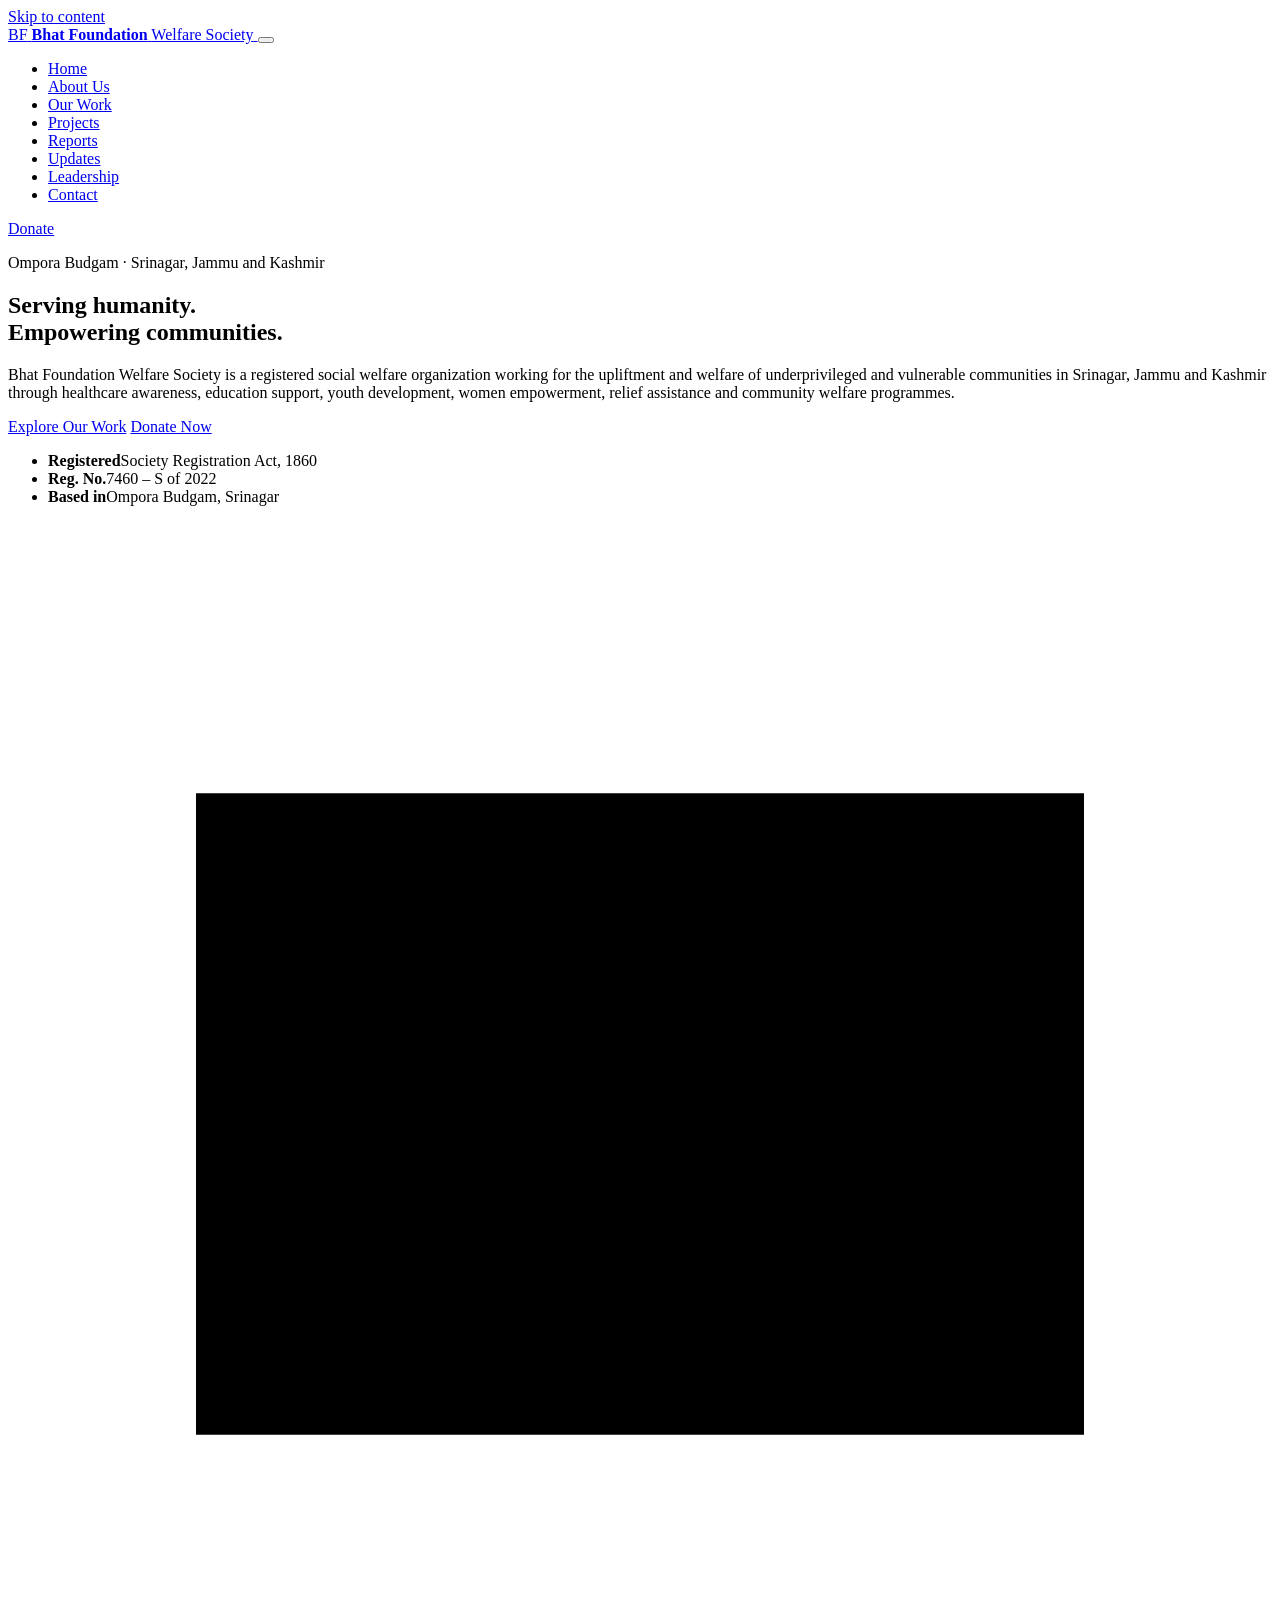
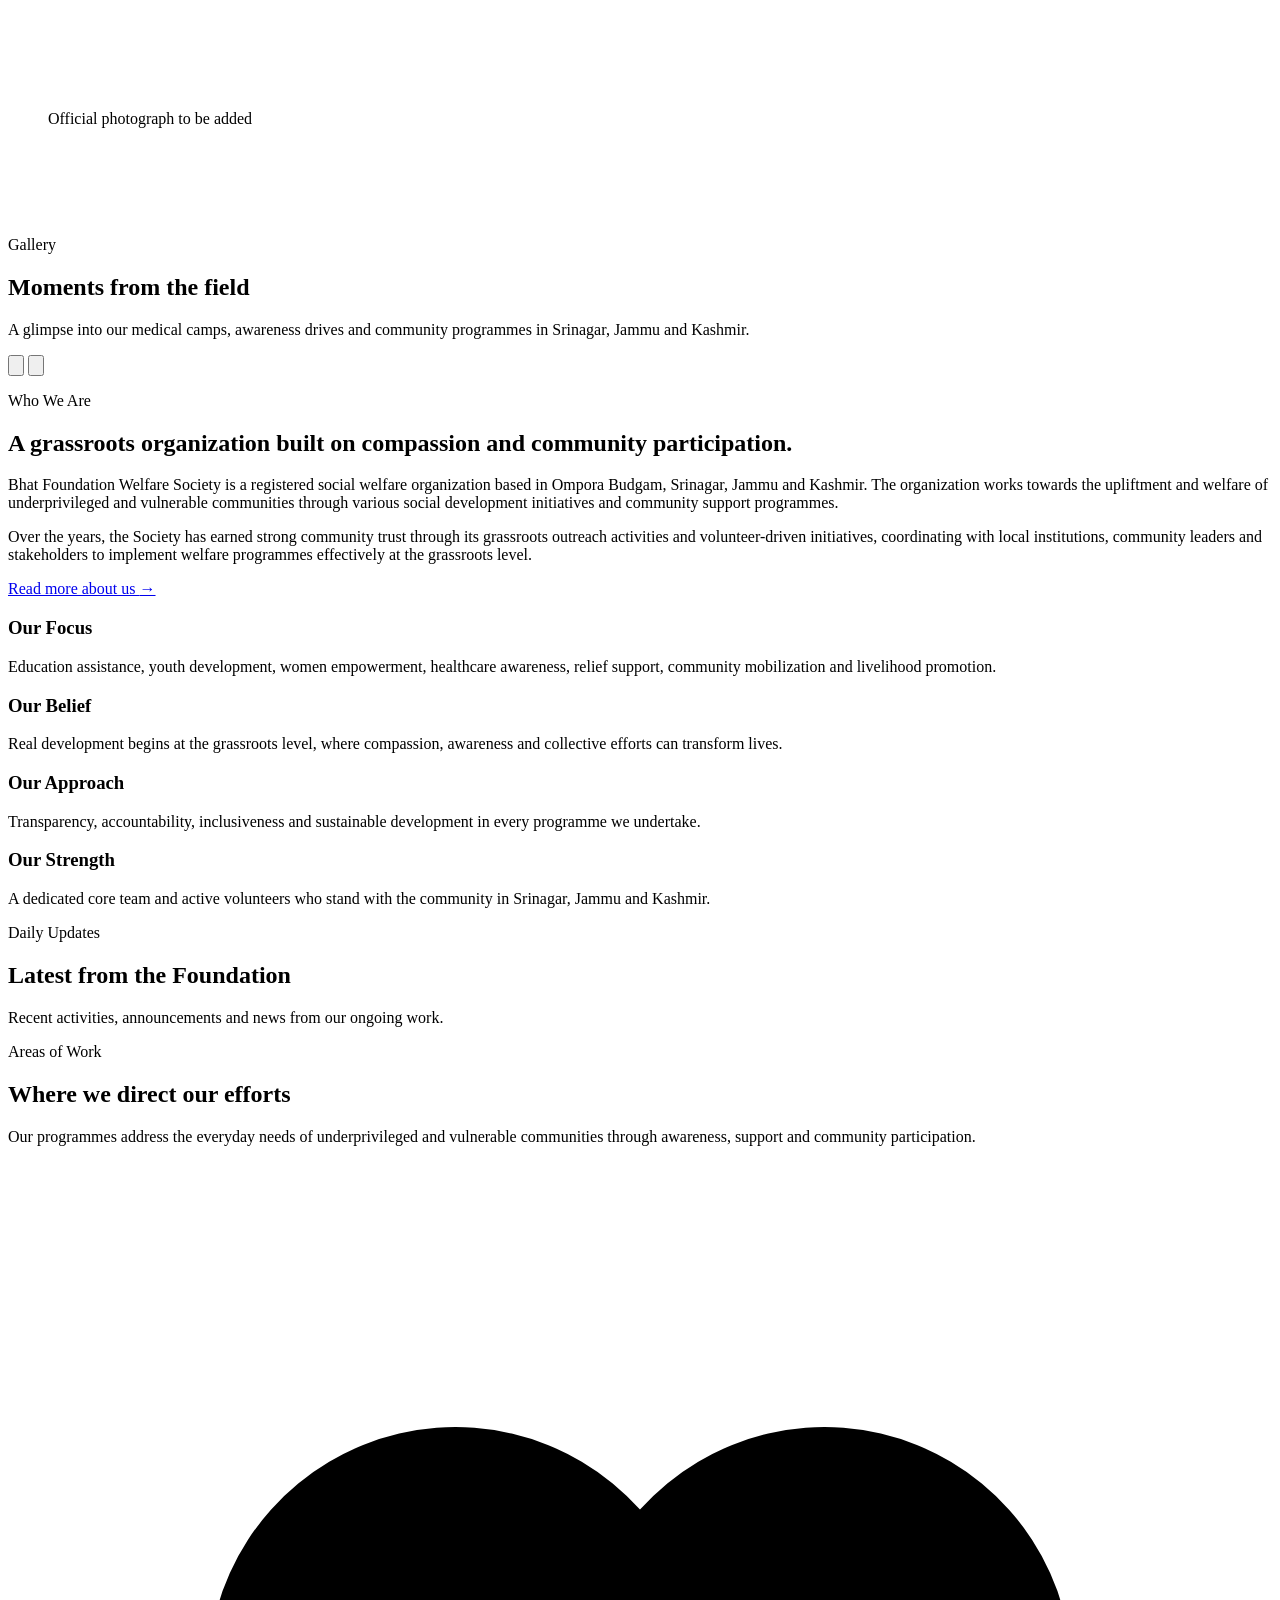
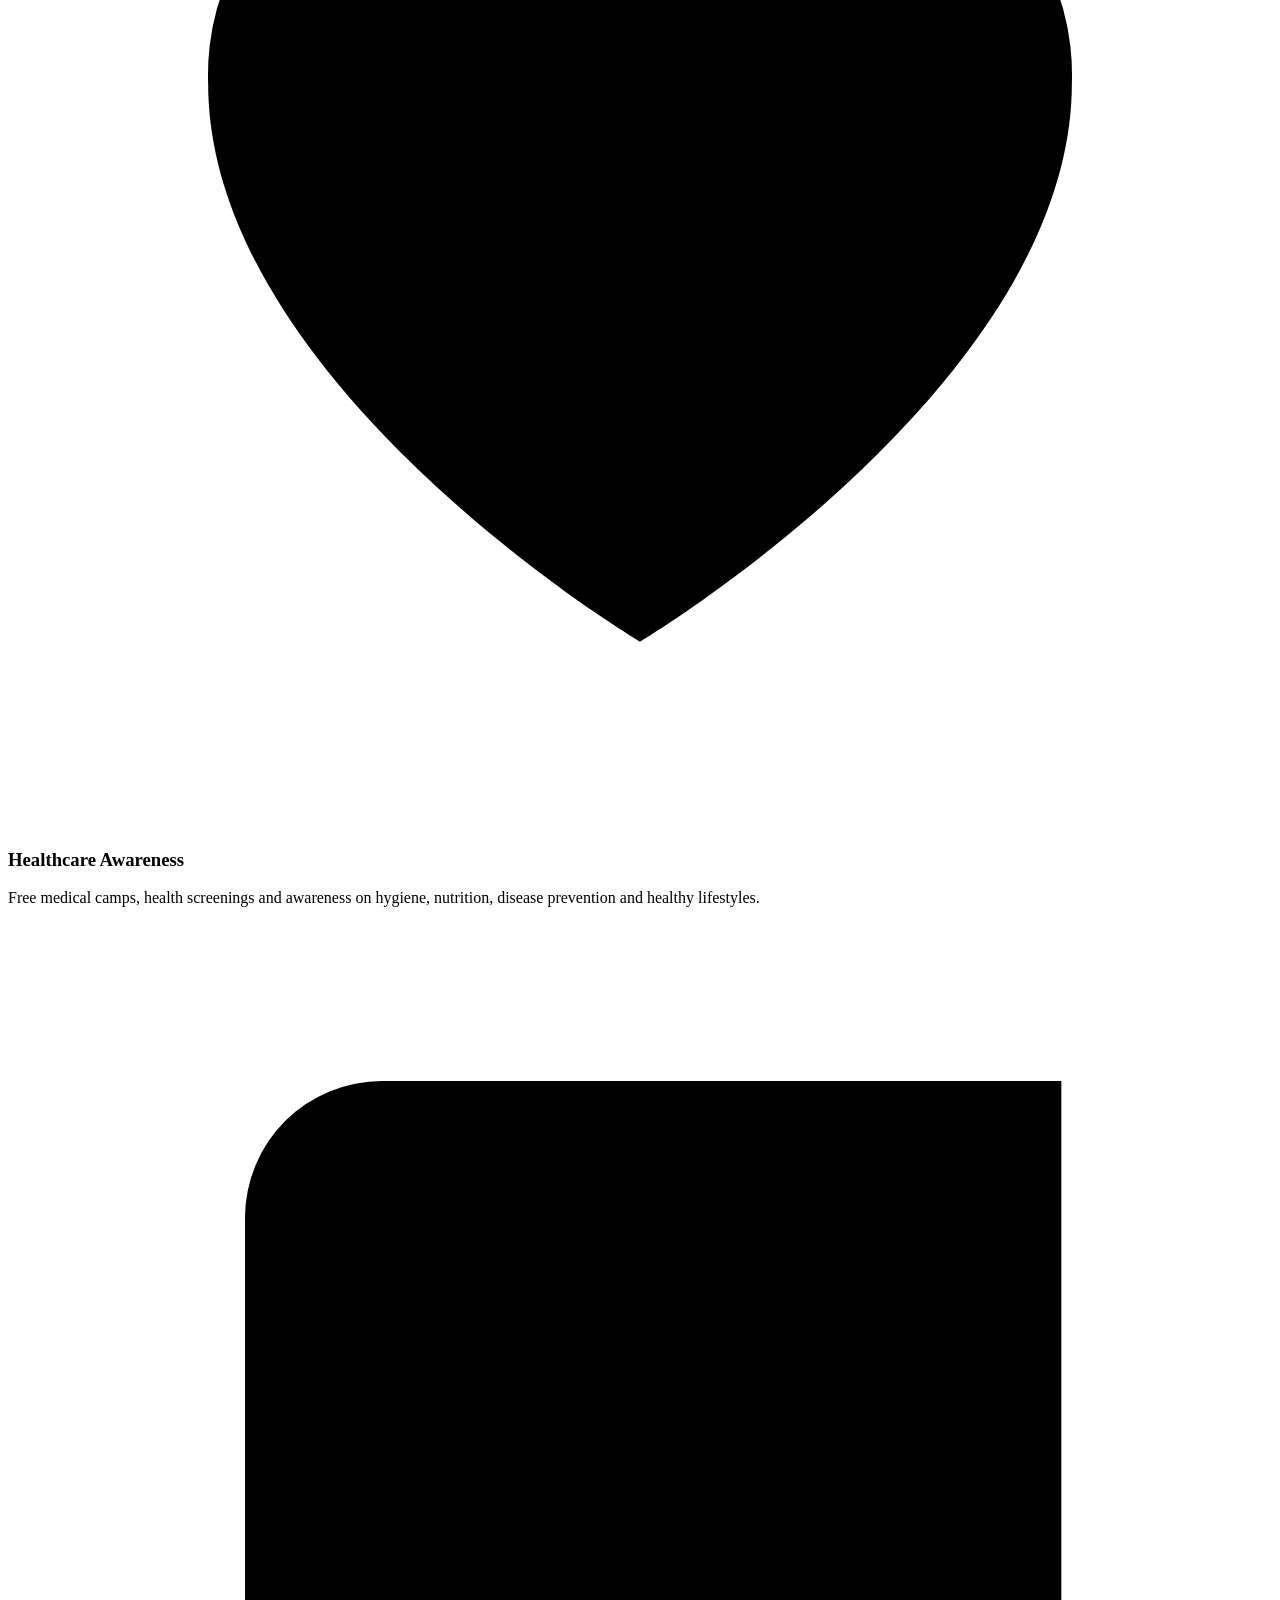
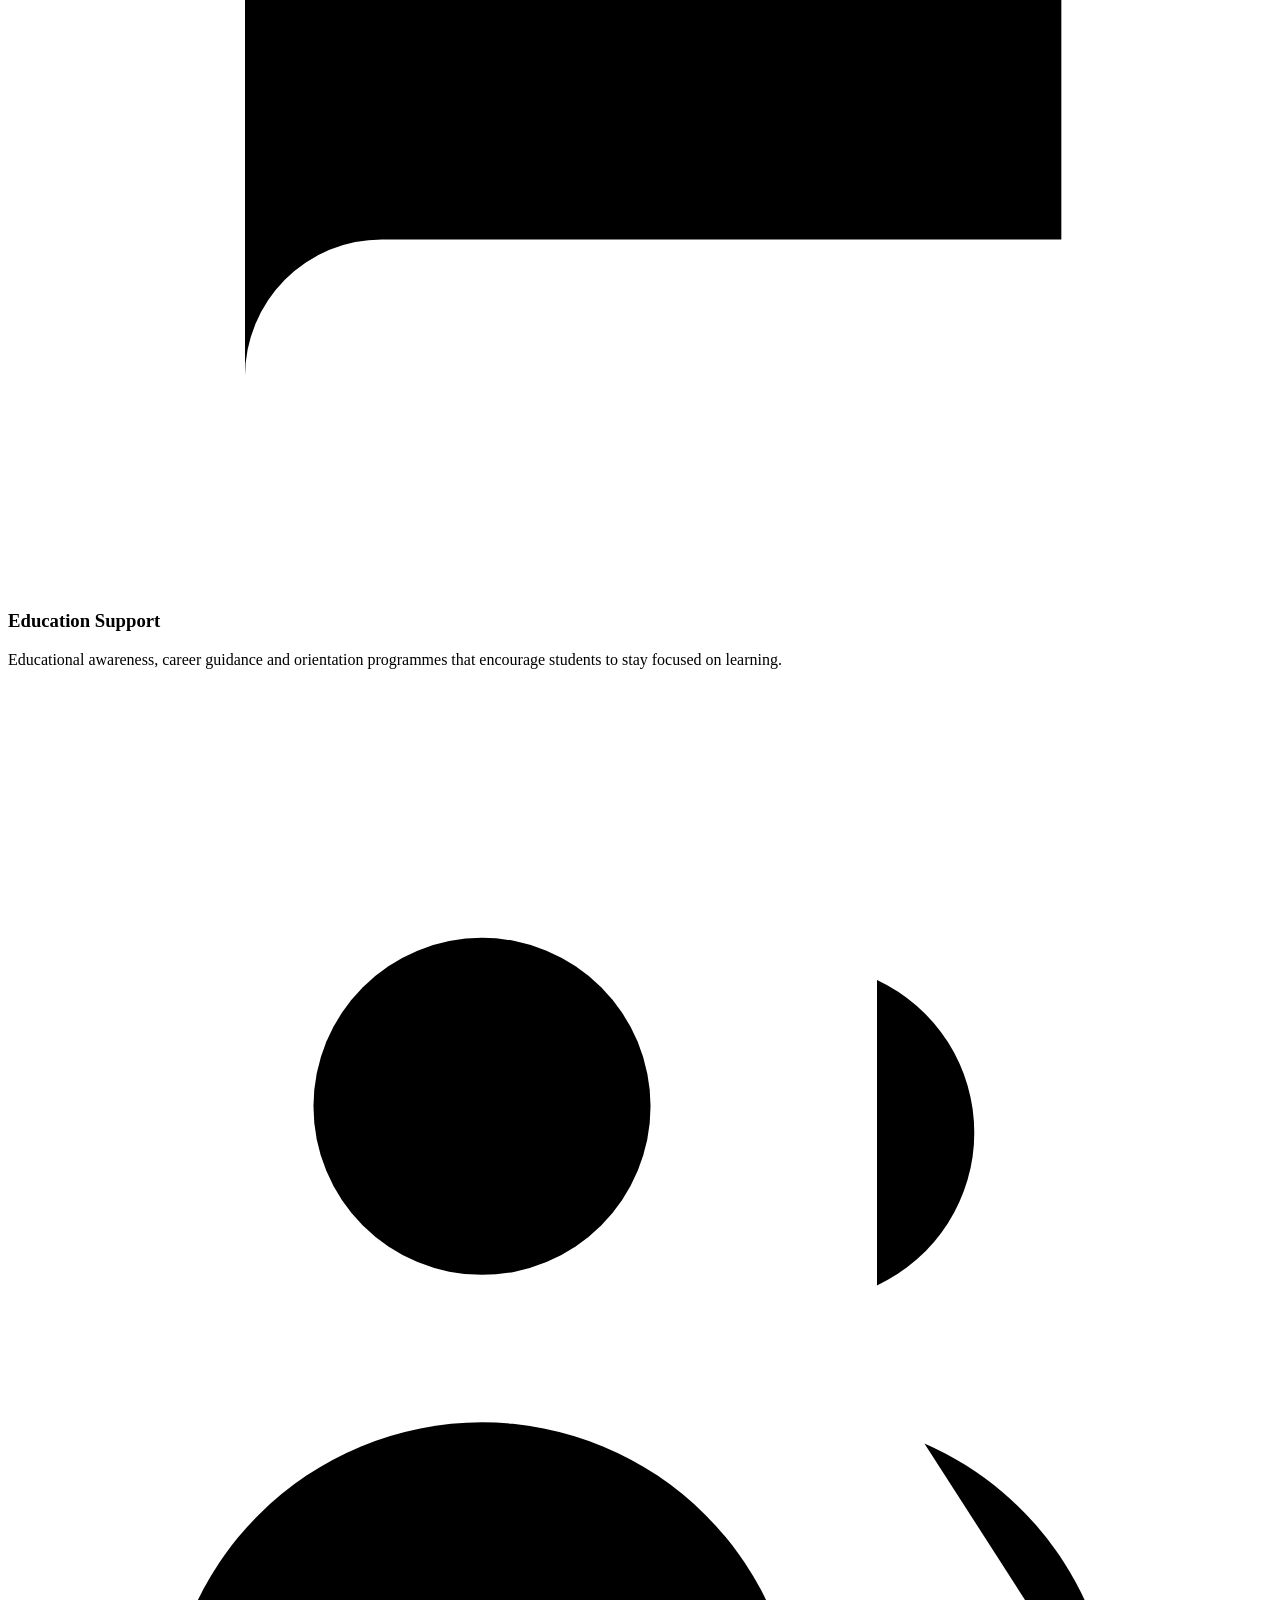
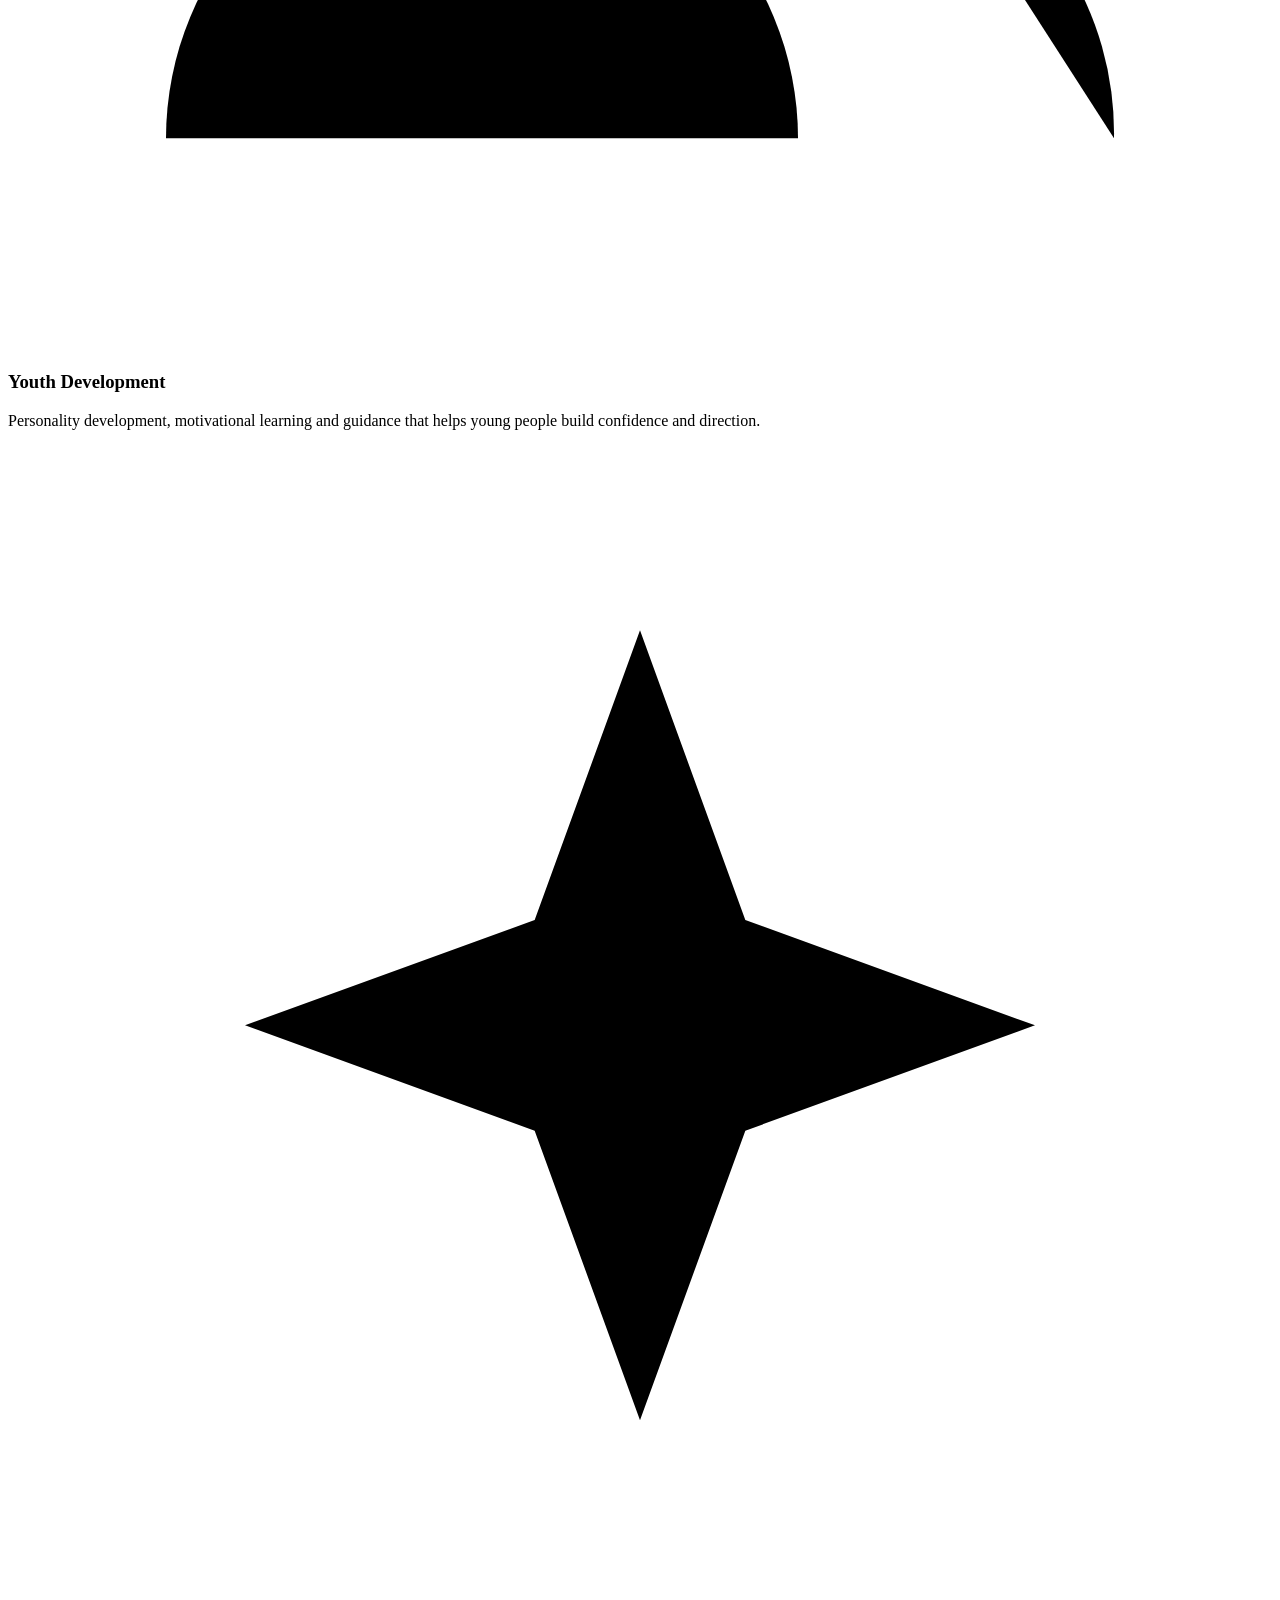
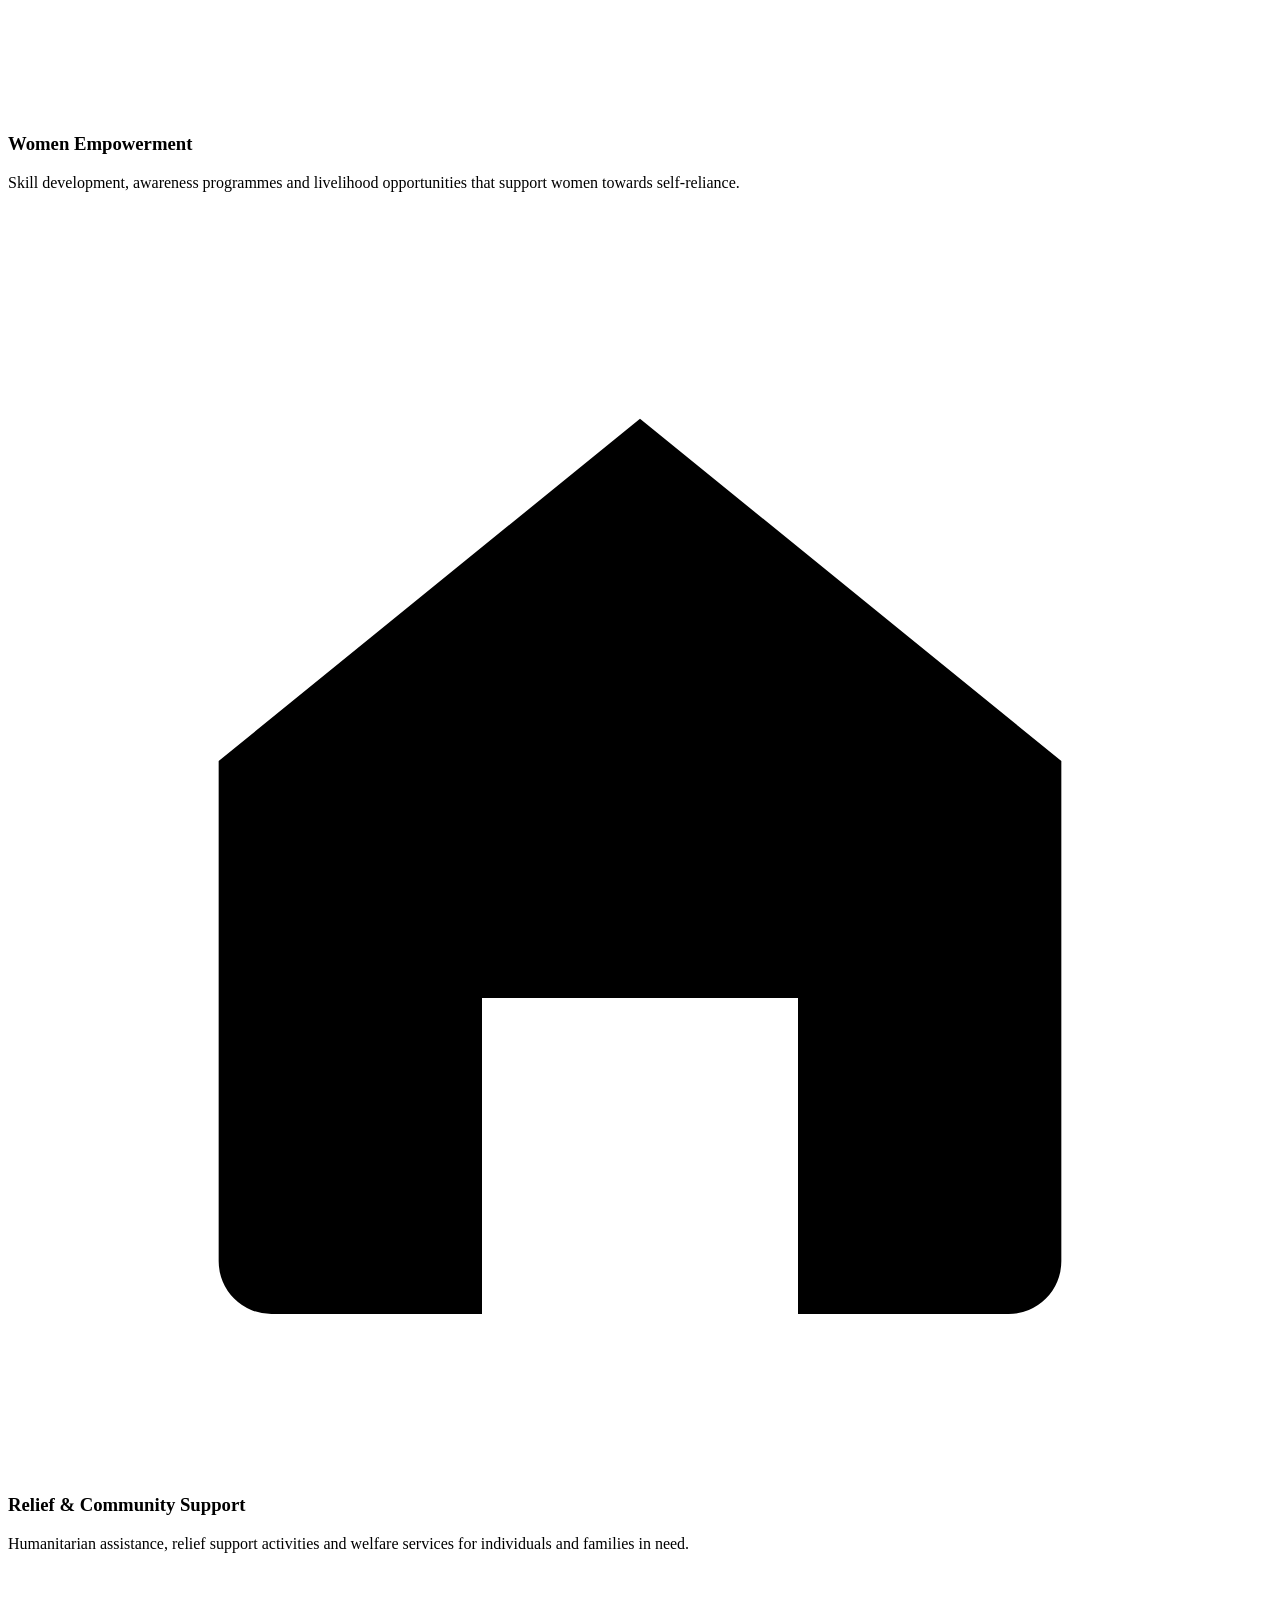
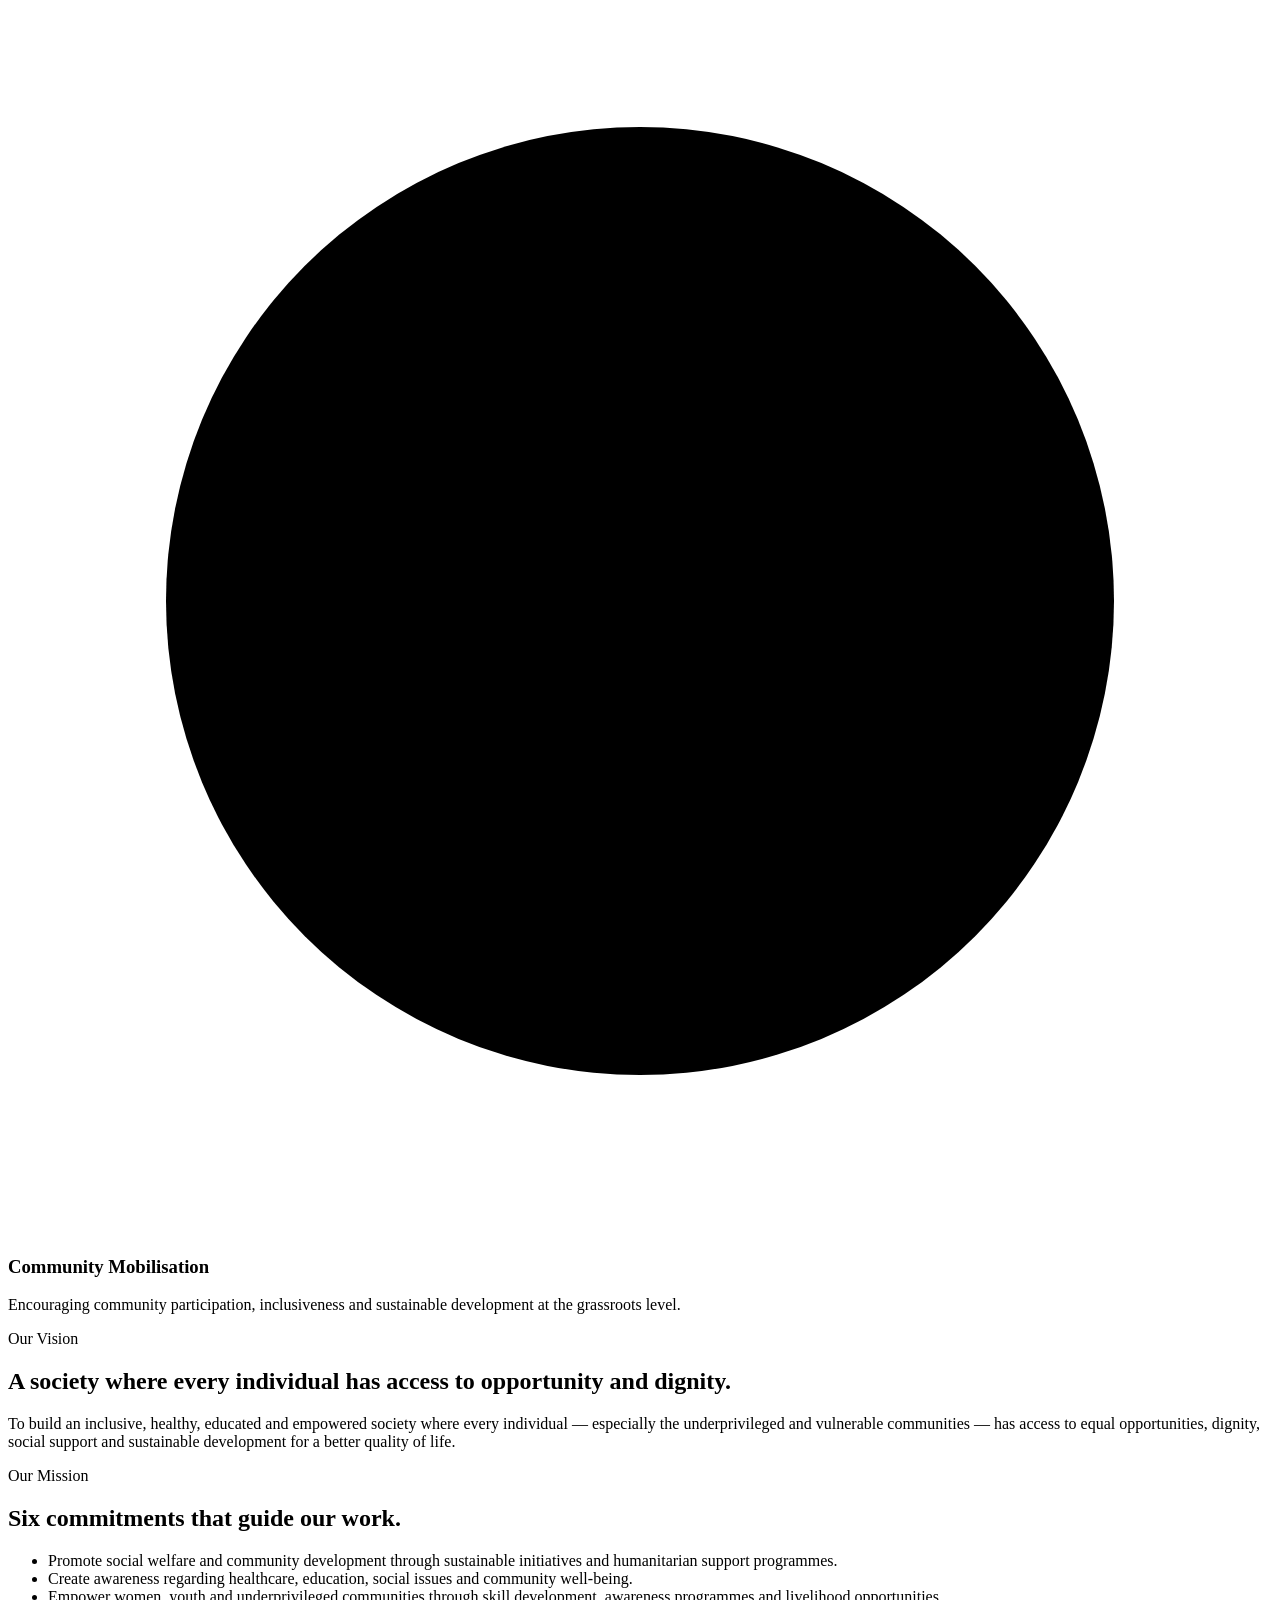
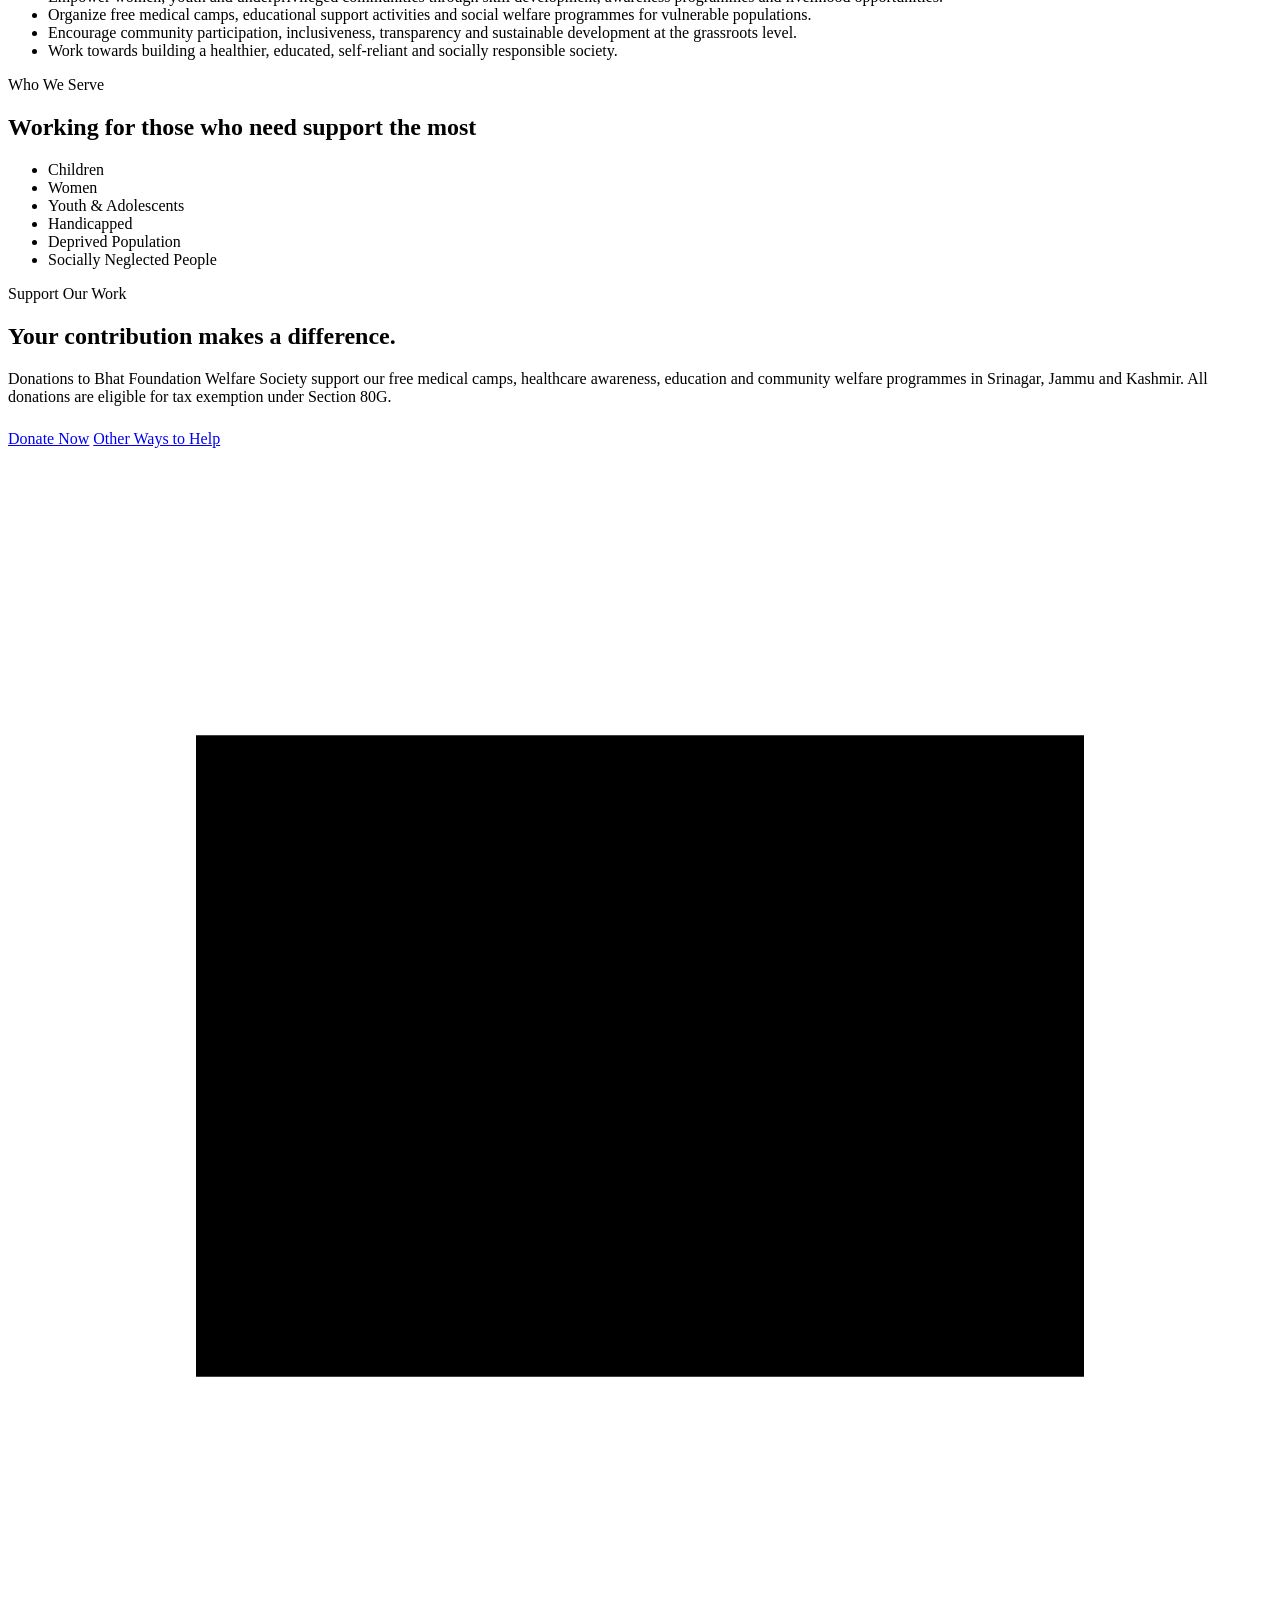
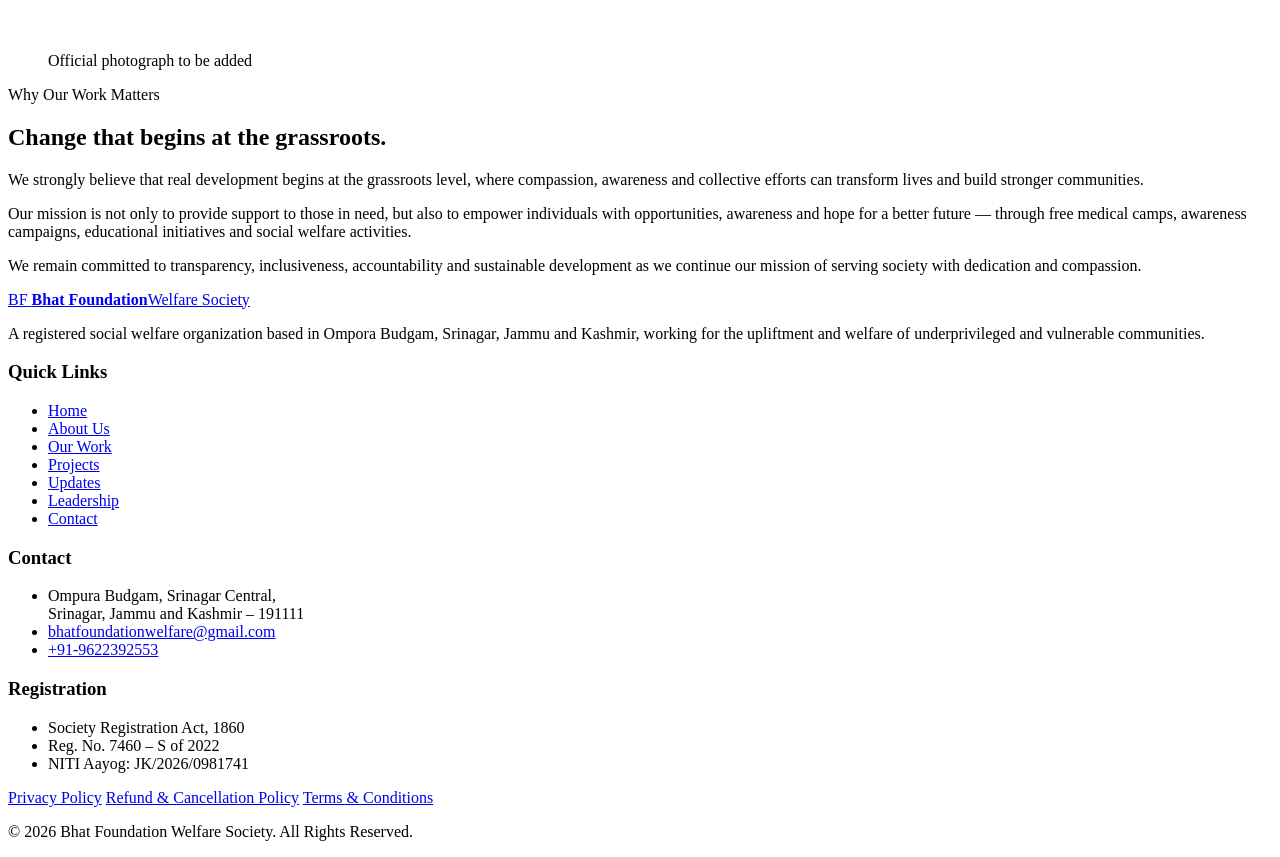
==== index.html @ 5a5388ba "Add files via upload" ====
<!DOCTYPE html>
<html lang="en">
<head>
<meta charset="utf-8">
<meta name="viewport" content="width=device-width, initial-scale=1">
<title>Bhat Foundation Welfare Society | Serving Humanity in Srinagar, Jammu and Kashmir</title>
<meta name="description" content="Bhat Foundation Welfare Society is a registered social welfare organization in Ompora Budgam, Srinagar, Jammu and Kashmir, working for underprivileged and vulnerable communities.">
<meta name="theme-color" content="#0F2347">
<link rel="preconnect" href="https://fonts.googleapis.com">
<link rel="preconnect" href="https://fonts.gstatic.com" crossorigin>
<link href="https://fonts.googleapis.com/css2?family=Fraunces:opsz,wght@9..144,400;9..144,500;9..144,600;9..144,700&family=Inter:wght@400;500;600;700&display=swap" rel="stylesheet">
<link rel="stylesheet" href="css/styles.css">
<script>document.documentElement.classList.add('js');</script>
</head>
<body>

<a class="skip-link" href="#main">Skip to content</a>

<header class="site-header" id="siteHeader">
  <div class="container header-inner">
    <a class="brand" href="index.html" aria-label="Bhat Foundation Welfare Society — Home">
      <span class="brand-badge">
        <span class="brand-mark" aria-hidden="true">BF</span>
        <img src="images/logo.png" alt="Bhat Foundation Welfare Society logo" onerror="this.remove()">
      </span>
      <span class="brand-text">
        <strong>Bhat Foundation</strong>
        <span>Welfare Society</span>
      </span>
    </a>

    <button class="nav-toggle" id="navToggle" type="button" aria-expanded="false" aria-controls="primaryNav" aria-label="Open menu">
      <span class="nav-toggle-bars" aria-hidden="true"><i></i><i></i><i></i></span>
    </button>

    <nav class="primary-nav" id="primaryNav" aria-label="Primary">
      <ul>
          <li><a href="index.html">Home</a></li>
         <li><a href="about.html" aria-current="page">About Us</a></li>
         <li><a href="our-work.html">Our Work</a></li>
         <li><a href="projects.html">Projects</a></li>
        <li><a href="reports.html">Reports</a></li>
        <li><a href="updates.html">Updates</a></li>
        <li><a href="leadership.html">Leadership</a></li>
        <li><a href="contact.html">Contact</a></li>
    </ul>
      <a class="btn btn-primary nav-cta nav-donate" href="donate.html">Donate</a>
    </nav>
  </div>
</header>

<main id="main">

  <section class="hero">
    <div class="container hero-grid">
      <div class="hero-copy">
        <p class="eyebrow">Ompora Budgam &middot; Srinagar, Jammu and Kashmir</p>
        <h1>Serving humanity.<br><span class="hl">Empowering communities.</span></h1>
        <p class="lead">Bhat Foundation Welfare Society is a registered social welfare organization working for the upliftment and welfare of underprivileged and vulnerable communities in Srinagar, Jammu and Kashmir through healthcare awareness, education support, youth development, women empowerment, relief assistance and community welfare programmes.</p>
        <div class="btn-row">
          <a class="btn btn-primary" href="our-work.html">Explore Our Work</a>
          <a class="btn btn-accent" href="donate.html">Donate Now</a>
        </div>
        <ul class="trust-strip">
          <li><strong>Registered</strong><span>Society Registration Act, 1860</span></li>
          <li><strong>Reg. No.</strong><span>7460 &ndash; S of 2022</span></li>
          <li><strong>Based in</strong><span>Ompora Budgam, Srinagar</span></li>
        </ul>
      </div>
      <div class="hero-visual">
        <figure class="media media--wide">
          <div class="media-fallback">
            <svg viewBox="0 0 24 24" aria-hidden="true"><path d="M3 5.5h18v13H3z"/><path d="m3 15 4.5-4.5 4 4L15 11l6 6"/><circle cx="9" cy="9" r="1.6"/></svg>
            <span>Official photograph to be added</span>
          </div>
          <img class="media-img" src="images/hero-home.jpg" alt="Bhat Foundation Welfare Society community outreach" onerror="this.remove()">
        </figure>
      </div>
    </div>
  </section>

  <section class="section section--soft" style="padding-top:clamp(48px,6vw,76px);">
    <div class="container">
      <div class="section-head section-head--center">
        <p class="eyebrow">Gallery</p>
        <h2>Moments from the field</h2>
        <p class="section-sub">A glimpse into our medical camps, awareness drives and community programmes in Srinagar, Jammu and Kashmir.</p>
      </div>
      <div class="carousel" id="galleryCarousel" aria-roledescription="carousel" aria-label="Gallery of Foundation activities">
        <div class="carousel-track" id="carouselTrack"></div>
        <button class="carousel-btn carousel-btn--prev" type="button" aria-label="Previous slide">
          <svg viewBox="0 0 24 24" aria-hidden="true"><path d="M15 6l-6 6 6 6"/></svg>
        </button>
        <button class="carousel-btn carousel-btn--next" type="button" aria-label="Next slide">
          <svg viewBox="0 0 24 24" aria-hidden="true"><path d="M9 6l6 6-6 6"/></svg>
        </button>
        <div class="carousel-dots" id="carouselDots" role="tablist" aria-label="Slide navigation"></div>
      </div>
      <p id="galleryEmpty" style="display:none;text-align:center;color:var(--muted);margin-top:24px;">Gallery images coming soon.</p>
    </div>
  </section>

  <section class="section">
    <div class="container split">
      <div>
        <p class="eyebrow">Who We Are</p>
        <h2>A grassroots organization built on compassion and community participation.</h2>
        <p>Bhat Foundation Welfare Society is a registered social welfare organization based in Ompora Budgam, Srinagar, Jammu and Kashmir. The organization works towards the upliftment and welfare of underprivileged and vulnerable communities through various social development initiatives and community support programmes.</p>
        <p>Over the years, the Society has earned strong community trust through its grassroots outreach activities and volunteer-driven initiatives, coordinating with local institutions, community leaders and stakeholders to implement welfare programmes effectively at the grassroots level.</p>
        <a class="link-arrow" href="about.html">Read more about us <span aria-hidden="true">&rarr;</span></a>
      </div>
      <div class="grid grid-2">
        <div class="card card--compact"><h3>Our Focus</h3><p>Education assistance, youth development, women empowerment, healthcare awareness, relief support, community mobilization and livelihood promotion.</p></div>
        <div class="card card--compact"><h3>Our Belief</h3><p>Real development begins at the grassroots level, where compassion, awareness and collective efforts can transform lives.</p></div>
        <div class="card card--compact"><h3>Our Approach</h3><p>Transparency, accountability, inclusiveness and sustainable development in every programme we undertake.</p></div>
        <div class="card card--compact"><h3>Our Strength</h3><p>A dedicated core team and active volunteers who stand with the community in Srinagar, Jammu and Kashmir.</p></div>
      </div>
    </div>
  </section>

  <section class="section section--soft">
    <div class="container">
      <div class="section-head">
        <p class="eyebrow">Daily Updates</p>
        <h2>Latest from the Foundation</h2>
        <p class="section-sub">Recent activities, announcements and news from our ongoing work.</p>
      </div>
      <div class="updates-list" id="updatesList">
        <noscript><p>Please enable JavaScript to view recent updates.</p></noscript>
      </div>
    </div>
  </section>

  <section class="section">
    <div class="container">
      <div class="section-head section-head--center">
        <p class="eyebrow">Areas of Work</p>
        <h2>Where we direct our efforts</h2>
        <p class="section-sub">Our programmes address the everyday needs of underprivileged and vulnerable communities through awareness, support and community participation.</p>
      </div>
      <div class="grid grid-3">
        <article class="card reveal">
          <span class="card-icon" aria-hidden="true"><svg viewBox="0 0 24 24"><path d="M12 20.5S3.8 15.6 3.8 9.9A4.7 4.7 0 0 1 12 6.6a4.7 4.7 0 0 1 8.2 3.3c0 5.7-8.2 10.6-8.2 10.6Z"/></svg></span>
          <h3>Healthcare Awareness</h3>
          <p>Free medical camps, health screenings and awareness on hygiene, nutrition, disease prevention and healthy lifestyles.</p>
        </article>
        <article class="card reveal">
          <span class="card-icon" aria-hidden="true"><svg viewBox="0 0 24 24"><path d="M4.5 5.6A2.6 2.6 0 0 1 7.1 3H20v14.4H7.1a2.6 2.6 0 0 0-2.6 2.6Z"/><path d="M4.5 5.6V20"/></svg></span>
          <h3>Education Support</h3>
          <p>Educational awareness, career guidance and orientation programmes that encourage students to stay focused on learning.</p>
        </article>
        <article class="card reveal">
          <span class="card-icon" aria-hidden="true"><svg viewBox="0 0 24 24"><circle cx="9" cy="8" r="3.2"/><path d="M3 20a6 6 0 0 1 12 0"/><path d="M16.5 5.6a3.2 3.2 0 0 1 0 5.8"/><path d="M17.4 14.4A6 6 0 0 1 21 20"/></svg></span>
          <h3>Youth Development</h3>
          <p>Personality development, motivational learning and guidance that helps young people build confidence and direction.</p>
        </article>
        <article class="card reveal">
          <span class="card-icon" aria-hidden="true"><svg viewBox="0 0 24 24"><path d="M12 3.5 14 9l5.5 2-5.5 2-2 5.5-2-5.5L4.5 11 10 9Z"/></svg></span>
          <h3>Women Empowerment</h3>
          <p>Skill development, awareness programmes and livelihood opportunities that support women towards self-reliance.</p>
        </article>
        <article class="card reveal">
          <span class="card-icon" aria-hidden="true"><svg viewBox="0 0 24 24"><path d="M4 10.5 12 4l8 6.5V20a1 1 0 0 1-1 1h-4v-6H9v6H5a1 1 0 0 1-1-1Z"/></svg></span>
          <h3>Relief &amp; Community Support</h3>
          <p>Humanitarian assistance, relief support activities and welfare services for individuals and families in need.</p>
        </article>
        <article class="card reveal">
          <span class="card-icon" aria-hidden="true"><svg viewBox="0 0 24 24"><circle cx="12" cy="12" r="9"/><path d="M3 12h18"/><path d="M12 3a15 15 0 0 1 0 18 15 15 0 0 1 0-18Z"/></svg></span>
          <h3>Community Mobilisation</h3>
          <p>Encouraging community participation, inclusiveness and sustainable development at the grassroots level.</p>
        </article>
      </div>
    </div>
  </section>

  <section class="section section--soft">
    <div class="container">
      <div class="grid grid-2">
        <article class="panel panel--vision reveal">
          <p class="eyebrow eyebrow--light">Our Vision</p>
          <h2 class="panel-title">A society where every individual has access to opportunity and dignity.</h2>
          <p class="panel-text">To build an inclusive, healthy, educated and empowered society where every individual &mdash; especially the underprivileged and vulnerable communities &mdash; has access to equal opportunities, dignity, social support and sustainable development for a better quality of life.</p>
        </article>
        <article class="panel panel--mission reveal">
          <p class="eyebrow">Our Mission</p>
          <h2 class="panel-title">Six commitments that guide our work.</h2>
          <ul class="check-list">
            <li>Promote social welfare and community development through sustainable initiatives and humanitarian support programmes.</li>
            <li>Create awareness regarding healthcare, education, social issues and community well-being.</li>
            <li>Empower women, youth and underprivileged communities through skill development, awareness programmes and livelihood opportunities.</li>
            <li>Organize free medical camps, educational support activities and social welfare programmes for vulnerable populations.</li>
            <li>Encourage community participation, inclusiveness, transparency and sustainable development at the grassroots level.</li>
            <li>Work towards building a healthier, educated, self-reliant and socially responsible society.</li>
          </ul>
        </article>
      </div>
    </div>
  </section>

  <section class="section">
    <div class="container">
      <div class="section-head section-head--center">
        <p class="eyebrow">Who We Serve</p>
        <h2>Working for those who need support the most</h2>
      </div>
      <ul class="pill-grid">
        <li class="pill">Children</li>
        <li class="pill">Women</li>
        <li class="pill">Youth &amp; Adolescents</li>
        <li class="pill">Handicapped</li>
        <li class="pill">Deprived Population</li>
        <li class="pill">Socially Neglected People</li>
      </ul>
    </div>
  </section>

  <section class="section section--soft">
    <div class="container">
      <div class="donate-panel">
        <div>
          <p class="eyebrow eyebrow--light">Support Our Work</p>
          <h2>Your contribution makes a difference.</h2>
          <p>Donations to Bhat Foundation Welfare Society support our free medical camps, healthcare awareness, education and community welfare programmes in Srinagar, Jammu and Kashmir. All donations are eligible for tax exemption under Section 80G.</p>
          <div class="btn-row" style="margin-top:24px;">
            <a class="btn btn-accent" href="donate.html">Donate Now</a>
            <a class="btn btn-outline-light" href="contact.html">Other Ways to Help</a>
          </div>
        </div>
      </div>
    </div>
  </section>

  <section class="section">
    <div class="container split split--reverse">
      <div class="split-media">
        <figure class="media">
          <div class="media-fallback">
            <svg viewBox="0 0 24 24" aria-hidden="true"><path d="M3 5.5h18v13H3z"/><path d="m3 15 4.5-4.5 4 4L15 11l6 6"/><circle cx="9" cy="9" r="1.6"/></svg>
            <span>Official photograph to be added</span>
          </div>
          <img class="media-img" src="images/why-it-matters.jpg" alt="Community welfare activity" onerror="this.remove()">
        </figure>
      </div>
      <div>
        <p class="eyebrow">Why Our Work Matters</p>
        <h2>Change that begins at the grassroots.</h2>
        <p>We strongly believe that real development begins at the grassroots level, where compassion, awareness and collective efforts can transform lives and build stronger communities.</p>
        <p>Our mission is not only to provide support to those in need, but also to empower individuals with opportunities, awareness and hope for a better future &mdash; through free medical camps, awareness campaigns, educational initiatives and social welfare activities.</p>
        <p>We remain committed to transparency, inclusiveness, accountability and sustainable development as we continue our mission of serving society with dedication and compassion.</p>
      </div>
    </div>
  </section>

</main>

<footer class="site-footer">
  <div class="container footer-grid">
    <div class="footer-brand">
      <a class="brand brand--footer" href="index.html">
        <span class="brand-badge">
          <span class="brand-mark" aria-hidden="true">BF</span>
          <img src="images/logo.png" alt="" onerror="this.remove()">
        </span>
        <span class="brand-text"><strong>Bhat Foundation</strong><span>Welfare Society</span></span>
      </a>
      <p class="footer-desc">A registered social welfare organization based in Ompora Budgam, Srinagar, Jammu and Kashmir, working for the upliftment and welfare of underprivileged and vulnerable communities.</p>
    </div>
    <nav class="footer-col" aria-label="Quick links">
      <h3>Quick Links</h3>
      <ul>
        <li><a href="index.html">Home</a></li>
        <li><a href="about.html">About Us</a></li>
        <li><a href="our-work.html">Our Work</a></li>
        <li><a href="projects.html">Projects</a></li>
        <li><a href="updates.html">Updates</a></li>
        <li><a href="leadership.html">Leadership</a></li>
        <li><a href="contact.html">Contact</a></li>
      </ul>
    </nav>
    <div class="footer-col">
      <h3>Contact</h3>
      <ul class="footer-contact">
        <li>Ompura Budgam, Srinagar Central,<br>Srinagar, Jammu and Kashmir &ndash; 191111</li>
        <li><a href="mailto:bhatfoundationwelfare@gmail.com">bhatfoundationwelfare@gmail.com</a></li>
        <li><a href="tel:+919622392553">+91-9622392553</a></li>
      </ul>
    </div>
    <div class="footer-col">
      <h3>Registration</h3>
      <ul class="footer-contact">
        <li>Society Registration Act, 1860</li>
        <li>Reg. No. 7460 &ndash; S of 2022</li>
        <li>NITI Aayog: JK/2026/0981741</li>
      </ul>
    </div>
  </div>
  <div class="container">
    <nav class="footer-legal" aria-label="Legal">
      <a href="privacy-policy.html">Privacy Policy</a>
      <a href="refund-policy.html">Refund &amp; Cancellation Policy</a>
      <a href="terms.html">Terms &amp; Conditions</a>
    </nav>
  </div>
  <div class="container footer-bottom">
    <p>&copy; <span id="year">2026</span> Bhat Foundation Welfare Society. All Rights Reserved.</p>
  </div>
</footer>

<script src="js/updates-data.js"></script>
<script src="js/main.js"></script>
<script>
  (function () {
    'use strict';
    var MONTHS = ['JAN','FEB','MAR','APR','MAY','JUN','JUL','AUG','SEP','OCT','NOV','DEC'];

    function escapeHTML(str) {
      return String(str == null ? '' : str)
        .replace(/&/g, '&amp;').replace(/</g, '&lt;').replace(/>/g, '&gt;')
        .replace(/"/g, '&quot;').replace(/'/g, '&#39;');
    }

    function initCarousel(slides) {
      var carousel = document.getElementById('galleryCarousel');
      var track = document.getElementById('carouselTrack');
      var dotsWrap = document.getElementById('carouselDots');
      var emptyMsg = document.getElementById('galleryEmpty');
      if (!carousel || !track) return;

      if (!slides || !slides.length) {
        carousel.style.display = 'none';
        if (emptyMsg) emptyMsg.style.display = 'block';
        return;
      }

      track.innerHTML = slides.map(function (s, i) {
        var src = 'images/' + s.image;
        var cap = s.caption ? '<div class="carousel-caption">' + escapeHTML(s.caption) + '</div>' : '';
        return '<div class="carousel-slide" role="group" aria-roledescription="slide" aria-label="' + (i + 1) + ' of ' + slides.length + '">' +
                 '<img src="' + src + '" alt="' + escapeHTML(s.caption || '') + '" loading="lazy">' + cap +
               '</div>';
      }).join('');

      var total = track.querySelectorAll('.carousel-slide').length;
      if (!total) return;

      dotsWrap.innerHTML = '';
      for (var i = 0; i < total; i++) {
        var b = document.createElement('button');
        b.className = 'carousel-dot' + (i === 0 ? ' is-active' : '');
        b.type = 'button';
        b.setAttribute('role', 'tab');
        b.setAttribute('aria-label', 'Go to slide ' + (i + 1));
        (function (idx) { b.addEventListener('click', function () { goTo(idx); restart(); }); })(i);
        dotsWrap.appendChild(b);
      }
      var dots = dotsWrap.querySelectorAll('.carousel-dot');
      var current = 0, autoTimer = null, AUTOPLAY = 5500;
      var prevBtn = carousel.querySelector('.carousel-btn--prev');
      var nextBtn = carousel.querySelector('.carousel-btn--next');

      function goTo(n) {
        current = (n + total) % total;
        track.style.transform = 'translateX(' + (-current * 100) + '%)';
        for (var i = 0; i < dots.length; i++) {
          dots[i].classList.toggle('is-active', i === current);
          dots[i].setAttribute('aria-selected', i === current ? 'true' : 'false');
        }
      }
      function next() { goTo(current + 1); }
      function prev() { goTo(current - 1); }
      function start() { stop(); autoTimer = setInterval(next, AUTOPLAY); }
      function stop() { if (autoTimer) { clearInterval(autoTimer); autoTimer = null; } }
      function restart() { stop(); start(); }

      nextBtn.addEventListener('click', function () { next(); restart(); });
      prevBtn.addEventListener('click', function () { prev(); restart(); });
      carousel.addEventListener('mouseenter', stop);
      carousel.addEventListener('mouseleave', start);

      var startX = 0, startY = 0, dragging = false;
      carousel.addEventListener('touchstart', function (e) {
        var t = e.touches[0];
        startX = t.clientX; startY = t.clientY; dragging = true; stop();
      }, { passive: true });
      carousel.addEventListener('touchend', function (e) {
        if (!dragging) return;
        dragging = false;
        var dx = e.changedTouches[0].clientX - startX;
        var dy = e.changedTouches[0].clientY - startY;
        if (Math.abs(dx) > 40 && Math.abs(dx) > Math.abs(dy)) {
          if (dx < 0) { next(); } else { prev(); }
        }
        start();
      });

      carousel.setAttribute('tabindex', '0');
      carousel.addEventListener('keydown', function (e) {
        if (e.key === 'ArrowRight') { next(); restart(); }
        if (e.key === 'ArrowLeft')  { prev(); restart(); }
      });
      document.addEventListener('visibilitychange', function () {
        if (document.hidden) { stop(); } else { start(); }
      });
      start();
    }

    function initUpdates(updates) {
      var list = document.getElementById('updatesList');
      if (!list) return;
      if (!updates || !updates.length) {
        list.innerHTML = '<p style="color:var(--muted);text-align:center;">No updates yet. Please check back soon.</p>';
        return;
      }
      list.innerHTML = updates.map(function (u) {
        var d = u.date ? new Date(u.date) : null;
        var day = (d && !isNaN(d)) ? String(d.getDate()).padStart(2, '0') : '';
        var month = (d && !isNaN(d)) ? MONTHS[d.getMonth()] : '';
        var tagHTML = u.tag ? '<span class="update-tag">' + escapeHTML(u.tag) + '</span>' : '';
        return '<article class="update-item">' +
          '<div class="update-date" aria-hidden="true"><span class="d">' + day + '</span><span class="m">' + month + '</span></div>' +
          '<div class="update-body">' + tagHTML + '<h3>' + escapeHTML(u.title) + '</h3><p>' + escapeHTML(u.excerpt) + '</p></div>' +
        '</article>';
      }).join('');
    }

    loadSiteContent().then(function (data) {
      initCarousel(data.gallery);
      initUpdates(data.updates);
    });
  })();
</script>
</body>
</html>
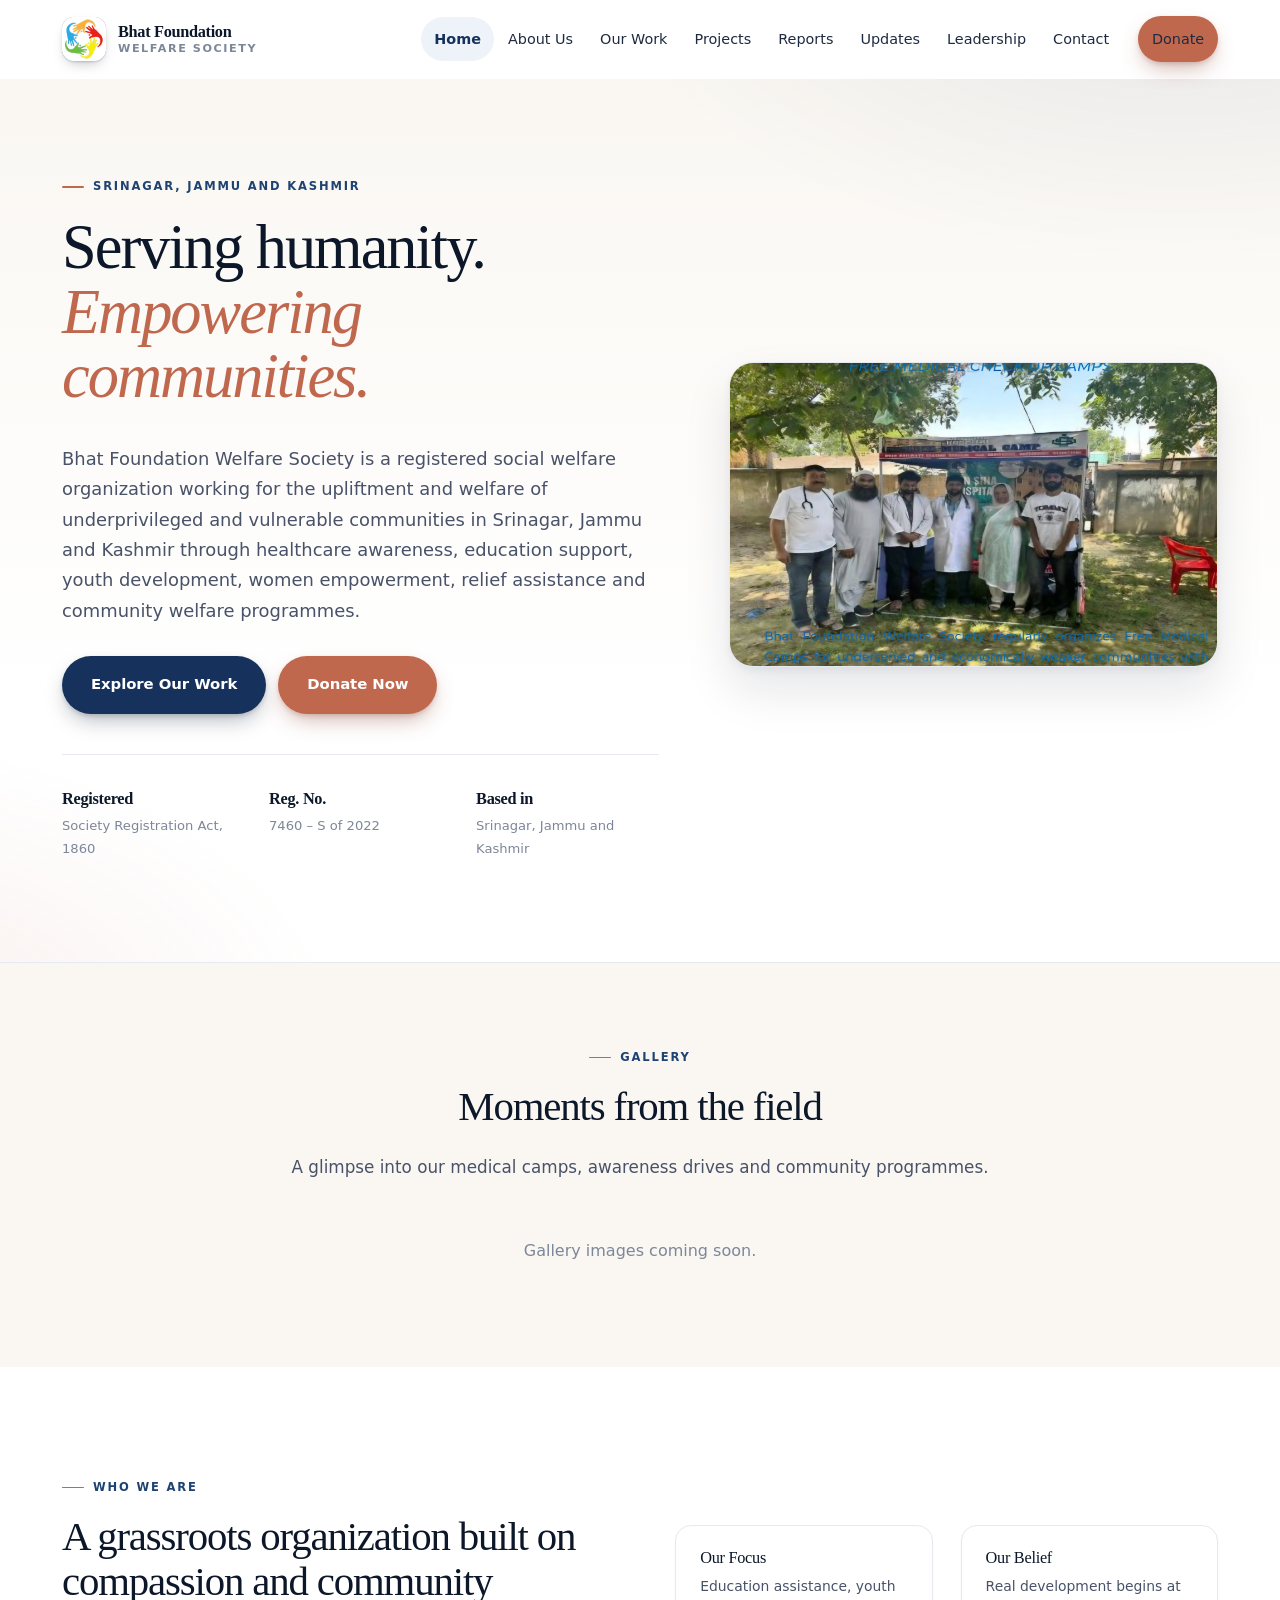
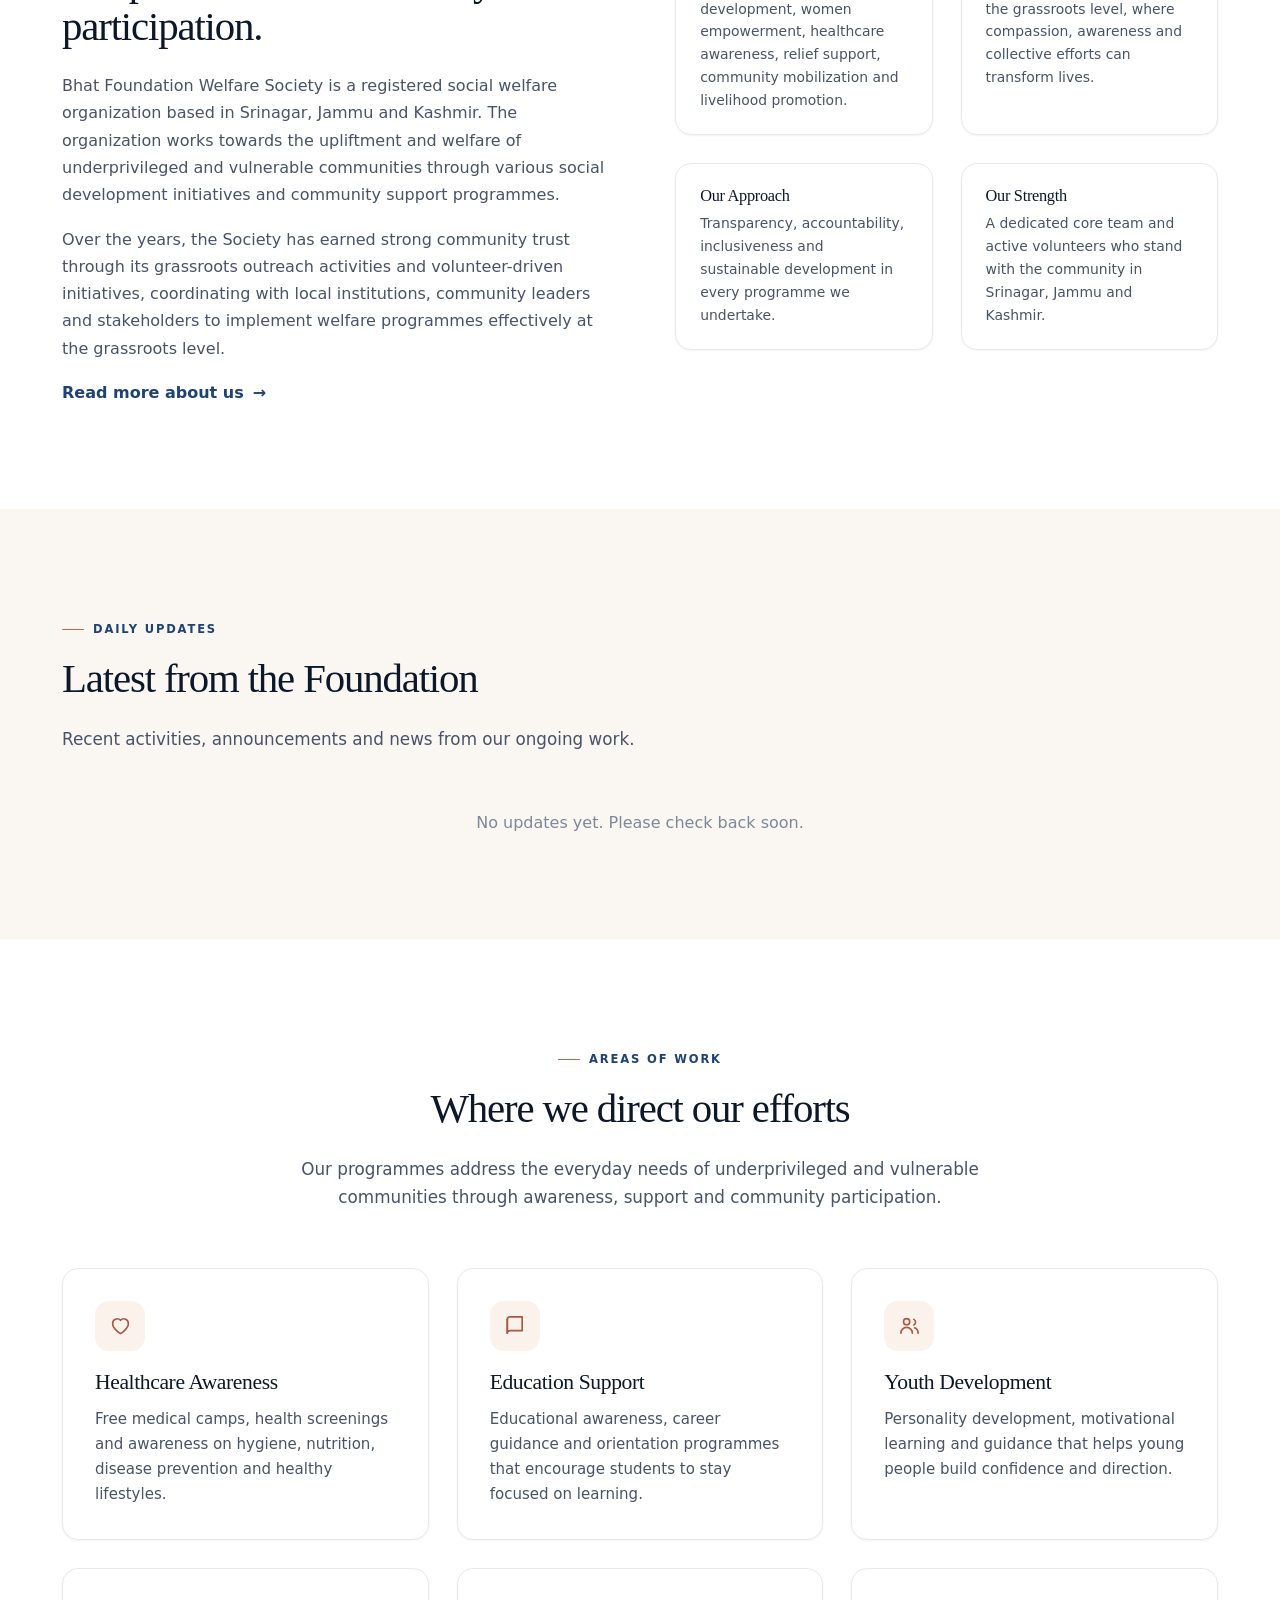
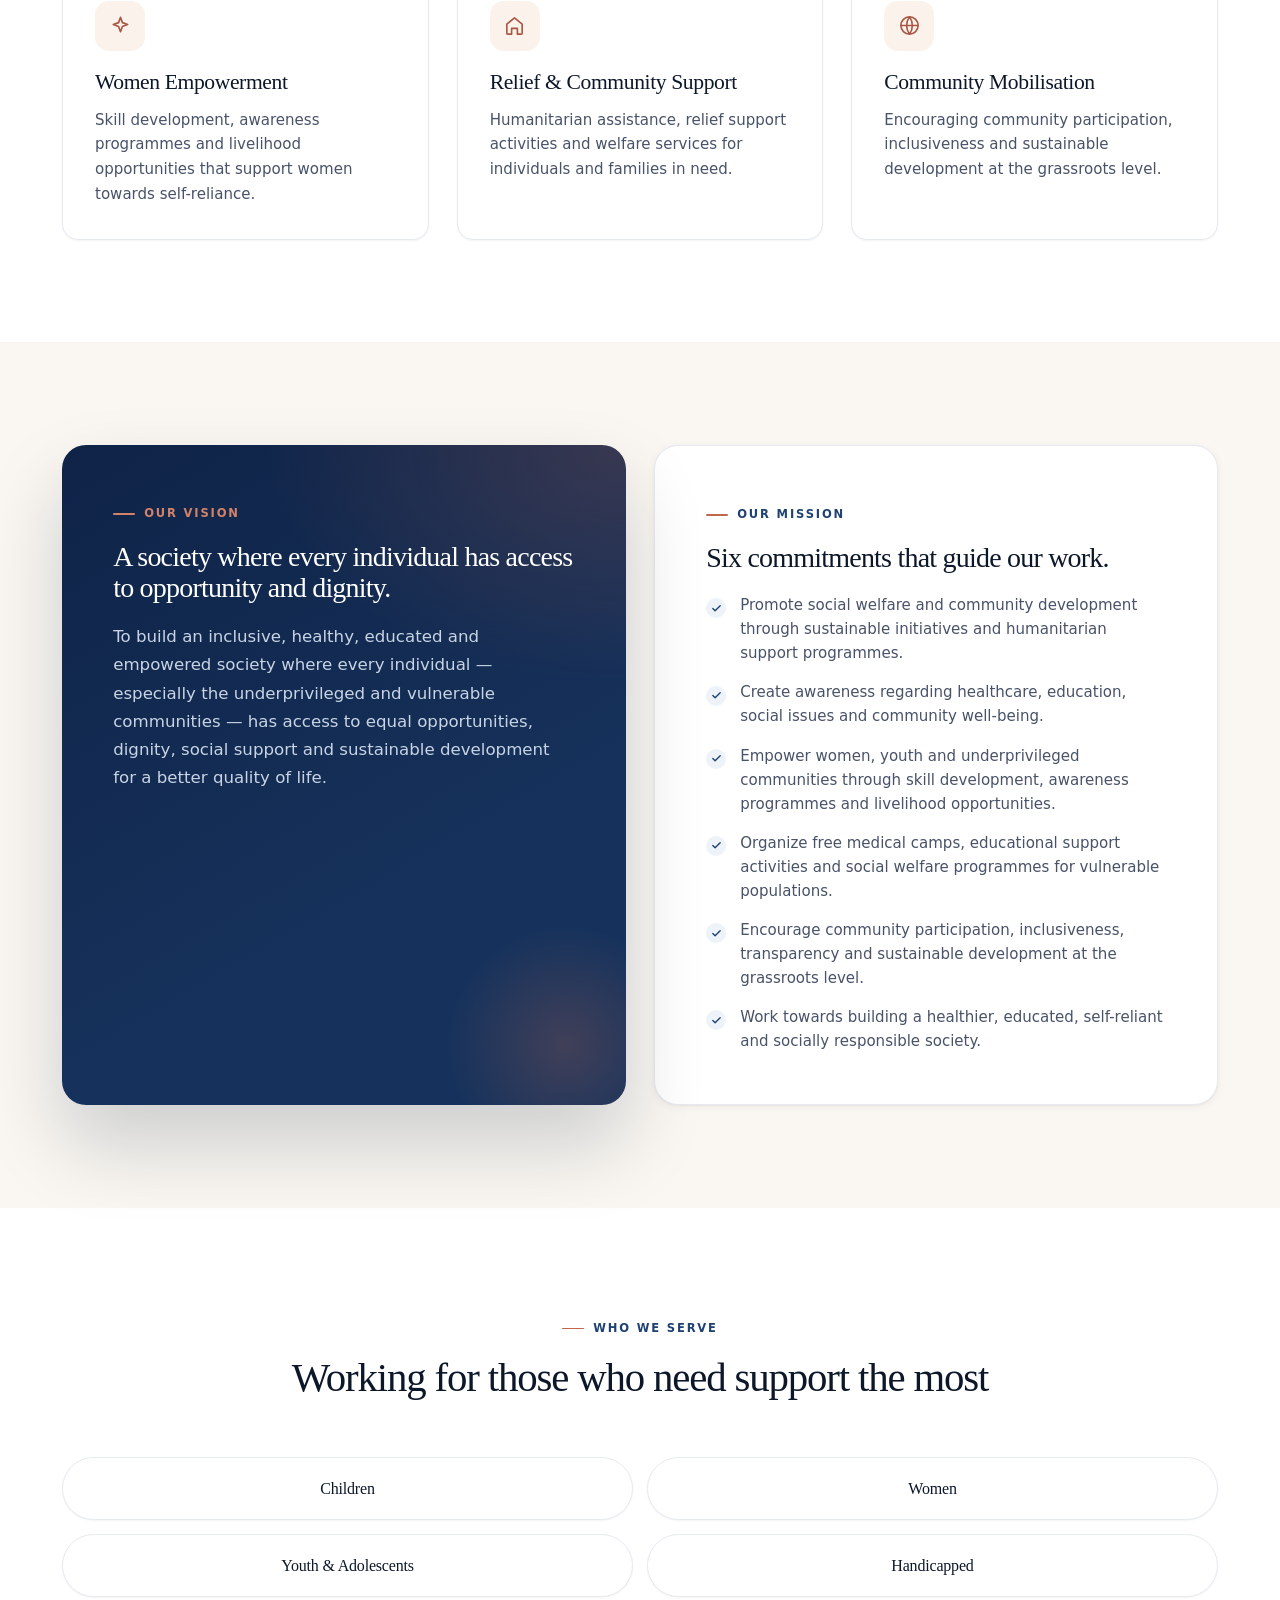
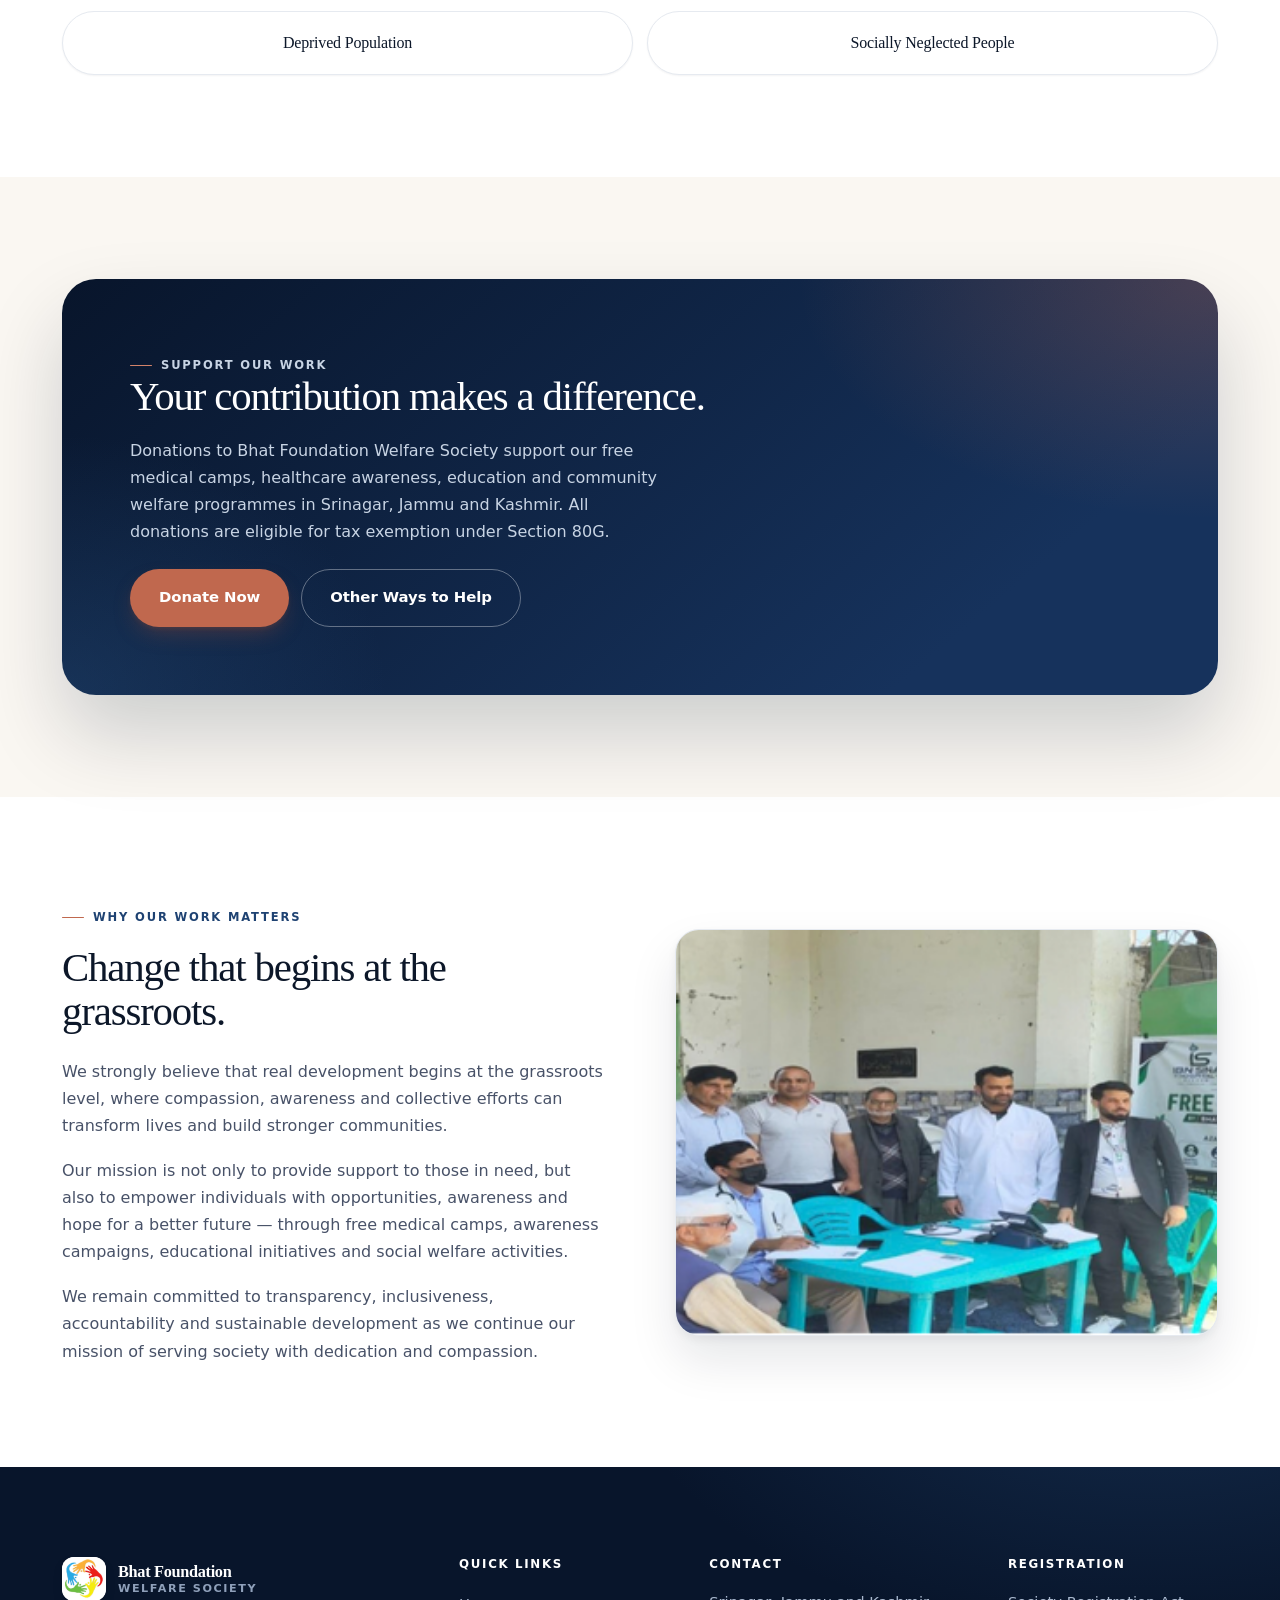
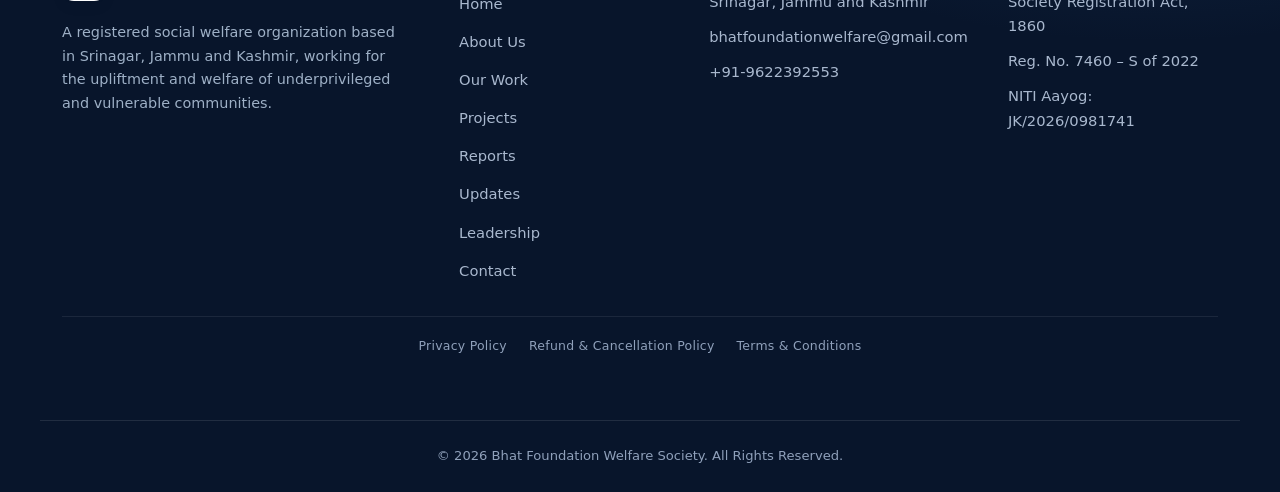
==== commit 26afa356: "Update location references in index.html" ====
--- a/index.html
+++ b/index.html
@@ -1,3 +1,4 @@
+
 <!DOCTYPE html>
 <html lang="en">
 <head>
@@ -35,15 +36,15 @@
 
     <nav class="primary-nav" id="primaryNav" aria-label="Primary">
       <ul>
-          <li><a href="index.html">Home</a></li>
-         <li><a href="about.html" aria-current="page">About Us</a></li>
-         <li><a href="our-work.html">Our Work</a></li>
-         <li><a href="projects.html">Projects</a></li>
+        <li><a href="index.html" aria-current="page">Home</a></li>
+        <li><a href="about.html">About Us</a></li>
+        <li><a href="our-work.html">Our Work</a></li>
+        <li><a href="projects.html">Projects</a></li>
         <li><a href="reports.html">Reports</a></li>
         <li><a href="updates.html">Updates</a></li>
         <li><a href="leadership.html">Leadership</a></li>
         <li><a href="contact.html">Contact</a></li>
-    </ul>
+      </ul>
       <a class="btn btn-primary nav-cta nav-donate" href="donate.html">Donate</a>
     </nav>
   </div>
@@ -54,7 +55,7 @@
   <section class="hero">
     <div class="container hero-grid">
       <div class="hero-copy">
-        <p class="eyebrow">Ompora Budgam &middot; Srinagar, Jammu and Kashmir</p>
+        <p class="eyebrow">Srinagar, Jammu and Kashmir</p>
         <h1>Serving humanity.<br><span class="hl">Empowering communities.</span></h1>
         <p class="lead">Bhat Foundation Welfare Society is a registered social welfare organization working for the upliftment and welfare of underprivileged and vulnerable communities in Srinagar, Jammu and Kashmir through healthcare awareness, education support, youth development, women empowerment, relief assistance and community welfare programmes.</p>
         <div class="btn-row">
@@ -64,7 +65,7 @@
         <ul class="trust-strip">
           <li><strong>Registered</strong><span>Society Registration Act, 1860</span></li>
           <li><strong>Reg. No.</strong><span>7460 &ndash; S of 2022</span></li>
-          <li><strong>Based in</strong><span>Ompora Budgam, Srinagar</span></li>
+          <li><strong>Based in</strong><span>Srinagar, Jammu and Kashmir</span></li>
         </ul>
       </div>
       <div class="hero-visual">
@@ -79,12 +80,12 @@
     </div>
   </section>
 
-  <section class="section section--soft" style="padding-top:clamp(48px,6vw,76px);">
+  <section class="section section--soft" style="padding-top:clamp(48px,6vw,76px);" id="gallerySection">
     <div class="container">
       <div class="section-head section-head--center">
         <p class="eyebrow">Gallery</p>
         <h2>Moments from the field</h2>
-        <p class="section-sub">A glimpse into our medical camps, awareness drives and community programmes in Srinagar, Jammu and Kashmir.</p>
+        <p class="section-sub">A glimpse into our medical camps, awareness drives and community programmes.</p>
       </div>
       <div class="carousel" id="galleryCarousel" aria-roledescription="carousel" aria-label="Gallery of Foundation activities">
         <div class="carousel-track" id="carouselTrack"></div>
@@ -105,7 +106,7 @@
       <div>
         <p class="eyebrow">Who We Are</p>
         <h2>A grassroots organization built on compassion and community participation.</h2>
-        <p>Bhat Foundation Welfare Society is a registered social welfare organization based in Ompora Budgam, Srinagar, Jammu and Kashmir. The organization works towards the upliftment and welfare of underprivileged and vulnerable communities through various social development initiatives and community support programmes.</p>
+        <p>Bhat Foundation Welfare Society is a registered social welfare organization based in Srinagar, Jammu and Kashmir. The organization works towards the upliftment and welfare of underprivileged and vulnerable communities through various social development initiatives and community support programmes.</p>
         <p>Over the years, the Society has earned strong community trust through its grassroots outreach activities and volunteer-driven initiatives, coordinating with local institutions, community leaders and stakeholders to implement welfare programmes effectively at the grassroots level.</p>
         <a class="link-arrow" href="about.html">Read more about us <span aria-hidden="true">&rarr;</span></a>
       </div>
@@ -263,7 +264,7 @@
         </span>
         <span class="brand-text"><strong>Bhat Foundation</strong><span>Welfare Society</span></span>
       </a>
-      <p class="footer-desc">A registered social welfare organization based in Ompora Budgam, Srinagar, Jammu and Kashmir, working for the upliftment and welfare of underprivileged and vulnerable communities.</p>
+      <p class="footer-desc">A registered social welfare organization based in Srinagar, Jammu and Kashmir, working for the upliftment and welfare of underprivileged and vulnerable communities.</p>
     </div>
     <nav class="footer-col" aria-label="Quick links">
       <h3>Quick Links</h3>
@@ -272,6 +273,7 @@
         <li><a href="about.html">About Us</a></li>
         <li><a href="our-work.html">Our Work</a></li>
         <li><a href="projects.html">Projects</a></li>
+        <li><a href="reports.html">Reports</a></li>
         <li><a href="updates.html">Updates</a></li>
         <li><a href="leadership.html">Leadership</a></li>
         <li><a href="contact.html">Contact</a></li>
@@ -280,7 +282,7 @@
     <div class="footer-col">
       <h3>Contact</h3>
       <ul class="footer-contact">
-        <li>Ompura Budgam, Srinagar Central,<br>Srinagar, Jammu and Kashmir &ndash; 191111</li>
+        <li>Srinagar, Jammu and Kashmir</li>
         <li><a href="mailto:bhatfoundationwelfare@gmail.com">bhatfoundationwelfare@gmail.com</a></li>
         <li><a href="tel:+919622392553">+91-9622392553</a></li>
       </ul>
@@ -430,4 +432,4 @@
   })();
 </script>
 </body>
-</html>+</html>
--- a/css/styles.css
+++ b/css/styles.css
@@ -0,0 +1,368 @@
+/* ==========================================================================
+   Bhat Foundation Welfare Society — Stylesheet
+   ========================================================================== */
+
+:root{
+  --navy-950:#08152B; --navy-900:#0F2347; --navy-800:#16325C;
+  --navy-700:#1E4272; --navy-600:#2A5689; --navy-100:#DCE6F2; --navy-50:#EEF3F9;
+  --clay-700:#8E4A38; --clay-600:#A85742; --clay-500:#C0684E;
+  --clay-400:#D3836A; --clay-200:#F1D5C7; --clay-100:#F8E7DE; --clay-50:#FCF2EC;
+  --cream:#FAF7F2; --cream-2:#F4EEE4; --sand:#ECE3D5;
+  --ink:#0C1729; --ink-2:#1E2A40; --body:#485268; --muted:#7C8799;
+  --line:#E6EAF0; --line-2:#D6DCE5; --bg:#FFFFFF;
+  --r-sm:10px; --r:16px; --r-lg:24px; --r-xl:34px;
+  --sh-xs:0 1px 2px rgba(8,21,43,.05);
+  --sh-sm:0 1px 2px rgba(8,21,43,.04),0 2px 8px rgba(8,21,43,.05);
+  --sh-md:0 2px 4px rgba(8,21,43,.04), 0 12px 26px rgba(8,21,43,.07);
+  --sh-lg:0 4px 8px rgba(8,21,43,.05), 0 24px 48px rgba(8,21,43,.10);
+  --sh-xl:0 40px 80px rgba(8,21,43,.18);
+  --maxw:1200px; --header-h:78px;
+  --font-display:'Fraunces','Iowan Old Style',Georgia,serif;
+  --font-body:'Inter',system-ui,-apple-system,'Segoe UI',Roboto,sans-serif;
+}
+*,*::before,*::after{box-sizing:border-box;}
+html{-webkit-text-size-adjust:100%;scroll-behavior:smooth;}
+body{margin:0;font-family:var(--font-body);font-size:16px;line-height:1.7;color:var(--body);background:var(--bg);overflow-x:hidden;-webkit-font-smoothing:antialiased;-moz-osx-font-smoothing:grayscale;}
+body.nav-open{overflow:hidden;}
+img,svg{max-width:100%;display:block;}
+a{color:var(--navy-700);text-decoration:none;transition:color .2s ease;}
+a:hover{color:var(--navy-900);}
+ul{margin:0;padding:0;list-style:none;}
+button{font:inherit;cursor:pointer;}
+:focus-visible{outline:2.5px solid var(--clay-500);outline-offset:3px;border-radius:6px;}
+.skip-link{position:absolute;left:-9999px;top:0;z-index:200;background:var(--navy-900);color:#fff;padding:12px 22px;border-radius:0 0 10px 0;font-weight:600;}
+.skip-link:focus{left:0;color:#fff;}
+h1,h2,h3,h4{font-family:var(--font-display);color:var(--ink);margin:0 0 .55em;line-height:1.08;letter-spacing:-.022em;font-weight:500;}
+h1{font-size:clamp(2.3rem,5.4vw,3.9rem);letter-spacing:-.032em;line-height:1.04;}
+h2{font-size:clamp(1.7rem,3.6vw,2.55rem);letter-spacing:-.028em;line-height:1.1;}
+h3{font-size:clamp(1.1rem,1.9vw,1.35rem);letter-spacing:-.018em;line-height:1.25;}
+p{margin:0 0 1.1em;}
+p:last-child{margin-bottom:0;}
+.container{width:100%;max-width:var(--maxw);margin-inline:auto;padding-inline:22px;}
+.section{padding:clamp(64px,8vw,112px) 0;}
+.section--soft{background:var(--cream);}
+.section-head{max-width:740px;margin-bottom:clamp(32px,4.5vw,56px);}
+.section-head--center{margin-inline:auto;text-align:center;}
+.section-sub{font-size:1.05rem;color:var(--body);margin:0;}
+.section-foot{margin-top:clamp(30px,4vw,48px);}
+.eyebrow{display:inline-flex;align-items:center;gap:9px;font-family:var(--font-body);text-transform:uppercase;letter-spacing:.16em;font-size:.72rem;font-weight:600;color:var(--navy-700);margin:0 0 18px;}
+.eyebrow::before{content:"";width:22px;height:1.5px;background:var(--clay-500);border-radius:2px;}
+.section-head--center .eyebrow{justify-content:center;}
+.eyebrow--light{color:var(--clay-400);}
+.eyebrow--light::before{background:var(--clay-400);}
+.hl{font-style:italic;font-weight:400;color:var(--clay-500);}
+.grid{display:grid;gap:clamp(18px,2.4vw,28px);}
+.grid-2,.grid-3,.grid-4{grid-template-columns:1fr;}
+.split{display:grid;gap:clamp(34px,5.5vw,72px);align-items:center;}
+.link-arrow{display:inline-flex;align-items:center;gap:9px;font-weight:600;color:var(--navy-700);}
+.link-arrow span{transition:transform .3s cubic-bezier(.2,.7,.3,1);}
+.link-arrow:hover span{transform:translateX(5px);}
+
+.btn{display:inline-flex;align-items:center;justify-content:center;gap:9px;padding:15px 28px;border-radius:999px;border:1.5px solid transparent;font-family:var(--font-body);font-weight:600;font-size:.93rem;letter-spacing:-.005em;cursor:pointer;text-align:center;transition:transform .25s cubic-bezier(.2,.7,.3,1),box-shadow .25s ease,background-color .2s ease,color .2s ease,border-color .2s ease;min-height:50px;white-space:nowrap;}
+.btn:active{transform:translateY(1px);}
+.btn-primary{background:var(--navy-800);color:#fff;box-shadow:0 2px 4px rgba(8,21,43,.15),0 10px 22px -6px rgba(8,21,43,.35);}
+.btn-primary:hover{background:var(--navy-900);color:#fff;box-shadow:0 4px 8px rgba(8,21,43,.18),0 16px 30px -8px rgba(8,21,43,.45);transform:translateY(-1px);}
+.btn-accent{background:var(--clay-500);color:#fff;box-shadow:0 2px 4px rgba(142,74,56,.2),0 10px 22px -6px rgba(142,74,56,.45);}
+.btn-accent:hover{background:var(--clay-600);color:#fff;box-shadow:0 4px 8px rgba(142,74,56,.24),0 16px 30px -8px rgba(142,74,56,.55);transform:translateY(-1px);}
+.btn-ghost{background:#fff;color:var(--navy-800);border-color:var(--line-2);box-shadow:var(--sh-xs);}
+.btn-ghost:hover{border-color:var(--navy-700);color:var(--navy-800);background:#fff;}
+.btn-outline{background:transparent;color:var(--navy-800);border-color:var(--navy-800);}
+.btn-outline:hover{background:var(--navy-800);color:#fff;}
+.btn-outline-light{background:transparent;color:#fff;border-color:rgba(255,255,255,.35);}
+.btn-outline-light:hover{background:#fff;color:var(--navy-900);border-color:#fff;}
+.btn-row{display:flex;flex-wrap:wrap;gap:12px;margin:30px 0 0;}
+
+.site-header{position:sticky;top:0;z-index:100;background:rgba(255,255,255,.85);backdrop-filter:saturate(180%) blur(16px);-webkit-backdrop-filter:saturate(180%) blur(16px);border-bottom:1px solid transparent;transition:box-shadow .3s ease,border-color .3s ease;}
+.site-header.is-scrolled{border-bottom-color:var(--line);box-shadow:0 1px 0 rgba(8,21,43,.03),0 8px 24px -12px rgba(8,21,43,.15);}
+.header-inner{display:flex;align-items:center;justify-content:space-between;gap:14px;min-height:var(--header-h);}
+.brand{display:flex;align-items:center;gap:12px;flex-shrink:0;}
+.brand-badge{position:relative;width:44px;height:44px;flex-shrink:0;border-radius:12px;background:var(--navy-800);display:grid;place-items:center;overflow:hidden;box-shadow:0 1px 2px rgba(8,21,43,.15),0 6px 14px -6px rgba(8,21,43,.35);}
+.brand-mark{color:#fff;font-family:var(--font-display);font-weight:600;font-size:1.05rem;letter-spacing:-.02em;}
+.brand-badge img{position:absolute;inset:0;width:100%;height:100%;object-fit:contain;background:#fff;}
+.brand-text{display:flex;flex-direction:column;line-height:1.1;}
+.brand-text strong{color:var(--ink);font-family:var(--font-display);font-size:1.02rem;font-weight:600;letter-spacing:-.02em;}
+.brand-text span{color:var(--muted);font-size:.7rem;font-weight:600;letter-spacing:.14em;text-transform:uppercase;margin-top:2px;}
+.nav-toggle{display:inline-flex;align-items:center;justify-content:center;width:46px;height:46px;border-radius:12px;background:var(--navy-50);border:1px solid var(--line);flex-shrink:0;}
+.nav-toggle-bars{display:block;width:20px;height:14px;position:relative;}
+.nav-toggle-bars i{position:absolute;left:0;width:100%;height:2px;border-radius:2px;background:var(--navy-900);transition:transform .3s cubic-bezier(.2,.7,.3,1),opacity .2s ease,top .3s ease;}
+.nav-toggle-bars i:nth-child(1){top:0;}
+.nav-toggle-bars i:nth-child(2){top:6px;}
+.nav-toggle-bars i:nth-child(3){top:12px;}
+.nav-toggle[aria-expanded="true"] .nav-toggle-bars i:nth-child(1){top:6px;transform:rotate(45deg);}
+.nav-toggle[aria-expanded="true"] .nav-toggle-bars i:nth-child(2){opacity:0;}
+.nav-toggle[aria-expanded="true"] .nav-toggle-bars i:nth-child(3){top:6px;transform:rotate(-45deg);}
+.primary-nav{position:fixed;inset:var(--header-h) 0 auto 0;background:#fff;border-bottom:1px solid var(--line);padding:10px 22px 28px;display:flex;flex-direction:column;gap:4px;transform:translateY(-14px);opacity:0;visibility:hidden;transition:opacity .28s ease,transform .28s ease,visibility .28s;max-height:calc(100dvh - var(--header-h));overflow-y:auto;box-shadow:0 24px 40px -20px rgba(8,21,43,.18);}
+.primary-nav.is-open{transform:translateY(0);opacity:1;visibility:visible;}
+.primary-nav ul{display:flex;flex-direction:column;}
+.primary-nav a{display:block;padding:14px 4px;font-weight:500;color:var(--ink-2);border-bottom:1px solid var(--line);font-size:1rem;}
+.primary-nav a:hover{color:var(--navy-700);}
+.primary-nav a[aria-current="page"]{color:var(--navy-700);font-weight:600;}
+.primary-nav a[aria-current="page"]::after{content:"";display:inline-block;width:5px;height:5px;border-radius:50%;background:var(--clay-500);margin-left:9px;vertical-align:middle;}
+.nav-cta{margin-top:18px;width:100%;}
+.nav-donate{background:var(--clay-500);color:#fff;box-shadow:0 2px 4px rgba(142,74,56,.2),0 10px 22px -6px rgba(142,74,56,.45);}
+.nav-donate:hover{background:var(--clay-600);color:#fff;}
+
+.hero{position:relative;overflow:hidden;background:radial-gradient(1000px 600px at 92% -20%,rgba(30,66,114,.10),transparent 60%),radial-gradient(800px 500px at -12% 110%,rgba(192,104,78,.11),transparent 62%),linear-gradient(180deg,var(--cream) 0%,#fff 70%);padding:clamp(52px,7vw,96px) 0 clamp(64px,8vw,116px);border-bottom:1px solid var(--line);}
+.hero-grid{display:grid;gap:clamp(40px,5.5vw,72px);align-items:center;}
+.hero-copy .lead{font-size:clamp(1.02rem,1.55vw,1.12rem);max-width:58ch;color:var(--body);}
+.hero h1{max-width:15ch;}
+.trust-strip{display:grid;gap:20px;margin-top:40px;padding-top:30px;border-top:1px solid var(--line);grid-template-columns:1fr;}
+.trust-strip li{display:flex;flex-direction:column;gap:3px;}
+.trust-strip strong{font-family:var(--font-display);color:var(--ink);font-size:1.02rem;font-weight:600;letter-spacing:-.018em;}
+.trust-strip span{font-size:.82rem;color:var(--muted);}
+.media{position:relative;margin:0;overflow:hidden;border-radius:var(--r-lg);background:var(--navy-50);border:1px solid var(--line);box-shadow:var(--sh-lg);aspect-ratio:4/3;}
+.media--wide{aspect-ratio:16/10;}
+.media-fallback{position:absolute;inset:0;display:grid;place-content:center;justify-items:center;gap:12px;padding:24px;text-align:center;background:linear-gradient(140deg,var(--navy-50),var(--cream) 70%);}
+.media-fallback svg{width:36px;height:36px;fill:none;stroke:var(--navy-600);stroke-width:1.5;stroke-linecap:round;stroke-linejoin:round;opacity:.5;}
+.media-fallback span{font-size:.76rem;font-weight:500;color:var(--muted);letter-spacing:.06em;text-transform:uppercase;}
+.media-img{position:absolute;inset:0;width:100%;height:100%;object-fit:cover;}
+.card{background:#fff;border:1px solid var(--line);border-radius:var(--r);padding:clamp(24px,2.6vw,32px);box-shadow:var(--sh-xs);transition:transform .3s cubic-bezier(.2,.7,.3,1),box-shadow .3s ease,border-color .3s ease;height:100%;}
+.card:hover{transform:translateY(-4px);box-shadow:var(--sh-md);border-color:var(--navy-100);}
+.card p{margin:0;font-size:.94rem;line-height:1.65;}
+.card h3{margin-bottom:.55em;}
+.card--compact{padding:22px 24px;}
+.card--compact h3{font-size:1.02rem;margin-bottom:.35em;}
+.card--compact p{font-size:.87rem;}
+.card-icon{display:grid;place-items:center;width:50px;height:50px;border-radius:14px;background:var(--clay-50);margin-bottom:18px;transition:background-color .3s ease;}
+.card:hover .card-icon{background:var(--clay-100);}
+.card-icon svg{width:23px;height:23px;fill:none;stroke:var(--clay-600);stroke-width:1.7;stroke-linecap:round;stroke-linejoin:round;}
+.panel{border-radius:var(--r-lg);padding:clamp(30px,4vw,52px);height:100%;}
+.panel--vision{background:radial-gradient(600px 400px at 100% 0%,rgba(192,104,78,.22),transparent 60%),linear-gradient(150deg,var(--navy-900),var(--navy-800) 70%);color:#C8D4E4;box-shadow:var(--sh-xl);position:relative;overflow:hidden;}
+.panel--vision::after{content:"";position:absolute;right:-60px;bottom:-60px;width:240px;height:240px;border-radius:50%;background:radial-gradient(circle,rgba(192,104,78,.25),transparent 70%);pointer-events:none;}
+.panel--vision .panel-title{color:#fff;}
+.panel--vision .panel-text{color:#C8D4E4;font-size:1.04rem;margin:0;position:relative;z-index:1;}
+.panel--vision .panel-title,.panel--vision .eyebrow{position:relative;z-index:1;}
+.panel--mission{background:#fff;border:1px solid var(--line);box-shadow:var(--sh-sm);}
+.panel-title{font-size:clamp(1.3rem,2.4vw,1.75rem);margin-bottom:.7em;}
+.check-list{display:grid;gap:15px;}
+.check-list li{position:relative;padding-left:34px;font-size:.94rem;color:var(--body);line-height:1.6;}
+.check-list li::before{content:"";position:absolute;left:0;top:.34em;width:20px;height:20px;border-radius:50%;background:var(--navy-50);background-image:url("data:image/svg+xml,%3Csvg xmlns='http://www.w3.org/2000/svg' viewBox='0 0 24 24' fill='none' stroke='%231E4272' stroke-width='3' stroke-linecap='round' stroke-linejoin='round'%3E%3Cpath d='M20 6 9 17l-5-5'/%3E%3C/svg%3E");background-size:11px;background-position:center;background-repeat:no-repeat;}
+.pill-grid{display:grid;gap:14px;grid-template-columns:1fr;}
+.pill{background:#fff;border:1px solid var(--line);border-radius:999px;padding:17px 26px;text-align:center;font-family:var(--font-display);font-weight:500;color:var(--ink);font-size:1rem;letter-spacing:-.012em;box-shadow:var(--sh-xs);transition:border-color .25s ease,color .25s ease,background-color .25s ease;}
+.pill:hover{border-color:var(--navy-600);color:var(--navy-700);background:var(--navy-50);}
+.values-grid{display:grid;gap:18px;grid-template-columns:1fr;}
+.value{background:#fff;border:1px solid var(--line);border-radius:var(--r);padding:28px 22px;text-align:center;box-shadow:var(--sh-xs);transition:transform .3s cubic-bezier(.2,.7,.3,1),box-shadow .3s ease;}
+.value:hover{transform:translateY(-4px);box-shadow:var(--sh-md);}
+.value-num{display:inline-grid;place-items:center;width:44px;height:44px;border-radius:12px;background:var(--clay-50);color:var(--clay-600);font-family:var(--font-display);font-weight:600;font-size:.92rem;letter-spacing:-.01em;margin-bottom:16px;}
+.value h3{font-size:1.06rem;margin-bottom:.3em;}
+.value p{font-size:.85rem;margin:0;line-height:1.6;}
+.cta-band{background:radial-gradient(700px 400px at 100% 0%,rgba(192,104,78,.25),transparent 60%),radial-gradient(500px 400px at 0% 100%,rgba(42,86,137,.35),transparent 65%),linear-gradient(140deg,var(--navy-950),var(--navy-800) 80%);border-radius:var(--r-xl);padding:clamp(36px,5.5vw,68px);display:grid;gap:30px;align-items:center;box-shadow:var(--sh-xl);position:relative;overflow:hidden;}
+.cta-band h2{color:#fff;margin-bottom:.4em;}
+.cta-band p{color:#C8D4E4;margin:0;max-width:52ch;}
+.cta-band-actions{display:flex;flex-wrap:wrap;gap:12px;}
+.page-hero{background:radial-gradient(800px 460px at 88% -30%,rgba(30,66,114,.10),transparent 62%),linear-gradient(180deg,var(--cream) 0%,#fff 100%);border-bottom:1px solid var(--line);padding:clamp(48px,6vw,88px) 0 clamp(44px,5.5vw,70px);}
+.page-hero h1{font-size:clamp(2rem,4.6vw,3.2rem);margin-bottom:.4em;max-width:18ch;}
+.page-hero p{max-width:62ch;font-size:1.04rem;margin:0;}
+.breadcrumb{font-size:.8rem;color:var(--muted);margin-bottom:18px;font-weight:500;letter-spacing:.02em;}
+.breadcrumb a{color:var(--muted);}
+.breadcrumb a:hover{color:var(--navy-700);}
+.work-block{display:grid;gap:clamp(28px,4.5vw,60px);align-items:center;}
+.work-block + .work-block{margin-top:clamp(56px,7vw,100px);}
+.work-block h2{margin-bottom:.5em;}
+.tag-list{display:flex;flex-wrap:wrap;gap:9px;margin-top:22px;}
+.tag{background:var(--navy-50);color:var(--navy-700);border-radius:999px;padding:8px 16px;font-size:.78rem;font-weight:600;border:1px solid var(--navy-100);}
+.message-card{background:#fff;border:1px solid var(--line);border-radius:var(--r-lg);padding:clamp(26px,3.6vw,44px);box-shadow:var(--sh-sm);height:100%;}
+.message-head{display:flex;align-items:center;gap:16px;margin-bottom:22px;}
+.message-head h3{font-family:var(--font-display);margin-bottom:.15em;font-size:1.15rem;}
+.message-quote{font-size:.96rem;color:var(--body);line-height:1.7;}
+.message-quote p{margin-bottom:.9em;}
+.message-sign{margin-top:24px;padding-top:20px;border-top:1px solid var(--line);}
+.message-sign strong{display:block;color:var(--ink);font-family:var(--font-display);font-weight:600;font-size:1.02rem;}
+.message-sign span{font-size:.78rem;color:var(--muted);font-weight:600;text-transform:uppercase;letter-spacing:.1em;}
+.avatar{position:relative;width:76px;height:76px;flex-shrink:0;border-radius:50%;background:linear-gradient(140deg,var(--navy-700),var(--navy-900));overflow:hidden;display:grid;place-items:center;box-shadow:0 4px 10px rgba(8,21,43,.15),0 10px 24px -10px rgba(8,21,43,.4);}
+.avatar-initials{color:#fff;font-family:var(--font-display);font-weight:600;font-size:1.28rem;}
+.avatar img{position:absolute;inset:0;width:100%;height:100%;object-fit:cover;}
+.team-grid{display:grid;gap:22px;grid-template-columns:1fr;}
+.member{background:#fff;border:1px solid var(--line);border-radius:var(--r);padding:32px 24px;text-align:center;box-shadow:var(--sh-xs);transition:transform .3s cubic-bezier(.2,.7,.3,1),box-shadow .3s ease,border-color .3s ease;}
+.member:hover{transform:translateY(-5px);box-shadow:var(--sh-md);border-color:var(--navy-100);}
+.member .avatar{margin:0 auto 18px;width:92px;height:92px;}
+.member h3{font-size:1.08rem;margin-bottom:.25em;}
+.member .role{font-size:.76rem;font-weight:600;text-transform:uppercase;letter-spacing:.1em;color:var(--clay-600);margin:0;}
+.contact-grid{display:grid;gap:clamp(28px,4.5vw,56px);}
+.info-list{display:grid;gap:20px;}
+.info-item{display:flex;gap:16px;align-items:flex-start;}
+.info-icon{display:grid;place-items:center;width:48px;height:48px;border-radius:14px;background:var(--navy-50);flex-shrink:0;}
+.info-icon svg{width:21px;height:21px;fill:none;stroke:var(--navy-700);stroke-width:1.7;stroke-linecap:round;stroke-linejoin:round;}
+.info-item h3{font-family:var(--font-body);font-size:.74rem;text-transform:uppercase;letter-spacing:.13em;color:var(--muted);margin-bottom:.5em;font-weight:600;}
+.info-item p,.info-item a{margin:0;font-size:1rem;color:var(--ink);font-weight:500;word-break:break-word;}
+.info-item a:hover{color:var(--navy-700);}
+.reg-table{width:100%;border-collapse:collapse;font-size:.9rem;}
+.reg-table th,.reg-table td{text-align:left;padding:14px 4px;border-bottom:1px solid var(--line);vertical-align:top;}
+.reg-table th{color:var(--muted);font-weight:600;width:47%;padding-right:16px;font-size:.82rem;letter-spacing:.02em;text-transform:uppercase;}
+.reg-table td{color:var(--ink);font-weight:500;}
+.reg-table tr:last-child th,.reg-table tr:last-child td{border-bottom:0;}
+.note{background:var(--clay-50);border:1px solid var(--clay-200);border-radius:var(--r-sm);padding:18px 22px;font-size:.87rem;color:var(--clay-700);line-height:1.6;}
+.site-footer{background:radial-gradient(900px 500px at 90% -20%,rgba(42,86,137,.35),transparent 60%),var(--navy-950);color:#A9B8CE;padding:clamp(56px,7vw,92px) 0 0;margin-top:0;}
+.footer-grid{display:grid;gap:40px;grid-template-columns:1fr;}
+.brand--footer .brand-badge{background:rgba(255,255,255,.08);}
+.brand--footer .brand-text strong{color:#fff;}
+.brand--footer .brand-text span{color:#8FA0BA;}
+.footer-desc{font-size:.9rem;margin:20px 0 0;color:#9EB0C6;max-width:38ch;line-height:1.65;}
+.footer-col h3{color:#fff;font-family:var(--font-body);font-size:.74rem;text-transform:uppercase;letter-spacing:.14em;margin-bottom:18px;font-weight:600;}
+.footer-col ul{display:grid;gap:11px;}
+.footer-col a{color:#A9B8CE;font-size:.92rem;}
+.footer-col a:hover{color:#fff;}
+.footer-contact li{font-size:.92rem;color:#A9B8CE;line-height:1.65;}
+.footer-legal{display:flex;flex-wrap:wrap;gap:8px 22px;justify-content:center;padding:18px 22px 0;border-top:1px solid rgba(255,255,255,.08);margin-top:32px;}
+.footer-legal a{font-size:.78rem;color:#8FA0BA;letter-spacing:.02em;}
+.footer-legal a:hover{color:#fff;}
+.footer-bottom{margin-top:clamp(40px,5.5vw,64px);border-top:1px solid rgba(255,255,255,.10);padding:24px 22px;text-align:center;}
+.footer-bottom p{margin:0;font-size:.82rem;color:#8FA0BA;}
+.carousel{position:relative;border-radius:var(--r-lg);overflow:hidden;background:var(--navy-900);box-shadow:var(--sh-lg);aspect-ratio:16/9;max-width:100%;user-select:none;-webkit-user-select:none;touch-action:pan-y;}
+@media (max-width:640px){.carousel{aspect-ratio:4/3;}}
+.carousel-track{display:flex;height:100%;transition:transform .6s cubic-bezier(.65,.05,.36,1);will-change:transform;}
+.carousel-slide{position:relative;flex:0 0 100%;height:100%;overflow:hidden;background:var(--navy-900);}
+.carousel-slide img{width:100%;height:100%;object-fit:cover;display:block;pointer-events:none;}
+.carousel-caption{position:absolute;left:0;right:0;bottom:0;padding:clamp(20px,3vw,42px);color:#fff;background:linear-gradient(to top,rgba(8,21,43,.85) 0%,rgba(8,21,43,.5) 55%,transparent 100%);font-family:var(--font-display);font-size:clamp(1rem,1.8vw,1.25rem);letter-spacing:-.012em;line-height:1.35;max-width:80%;}
+.carousel-btn{position:absolute;top:50%;transform:translateY(-50%);width:46px;height:46px;border-radius:50%;background:rgba(255,255,255,.94);border:0;display:grid;place-items:center;color:var(--navy-900);box-shadow:0 4px 12px rgba(8,21,43,.25);transition:background-color .2s ease,transform .2s ease;z-index:3;}
+.carousel-btn:hover{background:#fff;transform:translateY(-50%) scale(1.06);}
+.carousel-btn--prev{left:14px;}
+.carousel-btn--next{right:14px;}
+.carousel-btn svg{width:20px;height:20px;fill:none;stroke:currentColor;stroke-width:2.4;stroke-linecap:round;stroke-linejoin:round;}
+.carousel-dots{position:absolute;left:0;right:0;bottom:14px;display:flex;justify-content:center;gap:8px;z-index:3;}
+.carousel-dot{width:9px;height:9px;border-radius:50%;background:rgba(255,255,255,.42);border:0;padding:0;transition:background-color .25s ease,width .25s ease;}
+.carousel-dot.is-active{background:#fff;width:26px;border-radius:5px;}
+@media (max-width:640px){.carousel-btn{width:38px;height:38px;}.carousel-btn--prev{left:8px;}.carousel-btn--next{right:8px;}.carousel-caption{max-width:100%;padding:18px;font-size:.95rem;}.carousel-dots{bottom:10px;}}
+.updates-list{display:grid;gap:14px;}
+.update-item{display:grid;grid-template-columns:auto 1fr;gap:20px;align-items:start;padding:22px 24px;background:#fff;border:1px solid var(--line);border-radius:var(--r);box-shadow:var(--sh-xs);transition:transform .25s cubic-bezier(.2,.7,.3,1),box-shadow .25s ease,border-color .25s ease;}
+.update-item:hover{transform:translateY(-2px);box-shadow:var(--sh-md);border-color:var(--navy-100);}
+.update-date{flex-shrink:0;display:flex;flex-direction:column;align-items:center;gap:2px;padding:10px 14px;border-radius:10px;background:var(--navy-50);min-width:70px;}
+.update-date .d{font-family:var(--font-display);font-size:1.15rem;font-weight:600;color:var(--navy-800);line-height:1;letter-spacing:-.02em;}
+.update-date .m{font-size:.68rem;font-weight:700;letter-spacing:.12em;color:var(--muted);text-transform:uppercase;}
+.update-body h3{font-size:1.08rem;margin-bottom:.35em;letter-spacing:-.015em;}
+.update-body p{font-size:.92rem;color:var(--body);margin:0;line-height:1.65;}
+.update-tag{display:inline-block;font-size:.68rem;font-weight:700;letter-spacing:.12em;text-transform:uppercase;color:var(--clay-600);background:var(--clay-50);border:1px solid var(--clay-200);border-radius:999px;padding:3px 10px;margin-bottom:10px;}
+@media (max-width:520px){.update-item{grid-template-columns:1fr;gap:12px;padding:20px;}.update-date{flex-direction:row;align-items:center;gap:8px;padding:7px 12px;min-width:0;width:fit-content;}.update-date .d{font-size:.95rem;}}
+.donate-panel{background:radial-gradient(700px 400px at 100% 0%,rgba(192,104,78,.3),transparent 60%),radial-gradient(500px 400px at 0% 100%,rgba(42,86,137,.35),transparent 65%),linear-gradient(140deg,var(--navy-950),var(--navy-800) 80%);border-radius:var(--r-xl);padding:clamp(36px,5.5vw,68px);display:grid;gap:30px;align-items:center;box-shadow:var(--sh-xl);color:#fff;}
+.donate-panel h2{color:#fff;margin-bottom:.4em;}
+.donate-panel p{color:#C8D4E4;margin:0;max-width:52ch;}
+.donate-panel .btn-row{margin-top:0;}
+.donate-grid{display:grid;gap:clamp(28px,4.5vw,56px);}
+.donate-card{background:#fff;border:1px solid var(--line);border-radius:var(--r-lg);padding:clamp(28px,3.6vw,44px);box-shadow:var(--sh-md);}
+.donate-amounts{display:grid;grid-template-columns:repeat(3,1fr);gap:10px;margin-bottom:24px;}
+.donate-amount{background:#fff;border:1.5px solid var(--line);border-radius:var(--r-sm);padding:16px 10px;text-align:center;font-family:var(--font-display);font-weight:600;font-size:1.05rem;color:var(--ink);letter-spacing:-.015em;transition:border-color .2s ease,background-color .2s ease,color .2s ease;}
+.donate-amount:hover{border-color:var(--navy-600);}
+.donate-amount.is-active{border-color:var(--clay-500);background:var(--clay-50);color:var(--clay-700);}
+.donate-custom{display:flex;align-items:center;border:1.5px solid var(--line);border-radius:var(--r-sm);padding:0 16px;margin-bottom:24px;background:#fff;transition:border-color .2s ease;}
+.donate-custom:focus-within{border-color:var(--navy-600);}
+.donate-custom span{font-family:var(--font-display);font-weight:600;font-size:1.1rem;color:var(--muted);padding:14px 6px 14px 0;}
+.donate-custom input{flex:1;border:0;outline:0;padding:16px 0;font-size:1rem;font-family:var(--font-body);background:transparent;color:var(--ink);font-weight:500;}
+.donate-embed-slot{border:2px dashed var(--navy-100);border-radius:var(--r);padding:40px 24px;text-align:center;background:var(--navy-50);color:var(--muted);font-size:.9rem;}
+.donate-embed-slot strong{display:block;color:var(--ink);font-family:var(--font-display);font-weight:600;font-size:1.05rem;margin-bottom:6px;}
+.donate-note{background:var(--clay-50);border:1px solid var(--clay-200);border-radius:var(--r-sm);padding:16px 20px;font-size:.85rem;color:var(--clay-700);line-height:1.6;margin-top:20px;}
+.legal-content{max-width:760px;margin-inline:auto;font-size:.98rem;line-height:1.75;color:var(--body);}
+.legal-content h2{font-size:clamp(1.25rem,2.2vw,1.55rem);margin-top:2em;margin-bottom:.6em;color:var(--ink);padding-top:1.2em;border-top:1px solid var(--line);}
+.legal-content h2:first-child{margin-top:0;padding-top:0;border-top:0;}
+.legal-content h3{font-size:1.1rem;margin-top:1.6em;margin-bottom:.5em;color:var(--ink);}
+.legal-content p{margin:0 0 1em;}
+.legal-content ul{margin:0 0 1.2em;padding-left:0;list-style:none;}
+.legal-content ul li{position:relative;padding-left:24px;margin-bottom:8px;}
+.legal-content ul li::before{content:"";position:absolute;left:0;top:.65em;width:6px;height:6px;border-radius:50%;background:var(--clay-500);}
+.legal-content strong{color:var(--ink);font-weight:600;}
+.legal-content a{color:var(--navy-700);text-decoration:underline;text-decoration-thickness:1px;text-underline-offset:3px;}
+.legal-content a:hover{color:var(--navy-900);}
+.legal-meta{background:var(--navy-50);border:1px solid var(--navy-100);border-radius:var(--r);padding:18px 22px;margin-bottom:36px;font-size:.88rem;color:var(--ink);}
+.legal-meta p{margin:0 0 6px;}
+.legal-meta p:last-child{margin-bottom:0;}
+.legal-meta strong{display:inline-block;min-width:130px;color:var(--muted);font-weight:600;text-transform:uppercase;letter-spacing:.06em;font-size:.72rem;}
+
+/* ==========================================================================
+   Reports — PDF cards + modal + filter bar
+   ========================================================================== */
+
+/* Filter bar */
+.filter-bar{display:flex;flex-wrap:wrap;justify-content:center;gap:10px;margin:0 auto clamp(28px,4vw,44px);max-width:900px;}
+.filter-chip{display:inline-flex;align-items:center;padding:10px 20px;border-radius:999px;background:#fff;border:1.5px solid var(--line);color:var(--ink-2);font-family:var(--font-body);font-weight:600;font-size:.85rem;cursor:pointer;transition:background-color .2s ease,color .2s ease,border-color .2s ease,transform .2s ease;}
+.filter-chip:hover{border-color:var(--navy-600);color:var(--navy-800);transform:translateY(-1px);}
+.filter-chip.is-active{background:var(--navy-800);border-color:var(--navy-800);color:#fff;}
+.filter-chip.is-active:hover{background:var(--navy-900);color:#fff;}
+
+/* Programme cards (clickable) */
+.programme-card{cursor:pointer;position:relative;}
+.programme-card:focus-visible{outline:2.5px solid var(--clay-500);outline-offset:3px;}
+.programme-card:active{transform:translateY(-2px);}
+
+/* Reports grid */
+.reports-grid{display:grid;gap:clamp(20px,2.6vw,28px);grid-template-columns:1fr;}
+@media (min-width:600px){.reports-grid{grid-template-columns:repeat(2,1fr);}}
+@media (min-width:900px){.reports-grid{grid-template-columns:repeat(3,1fr);}}
+.report-card{background:#fff;border:1px solid var(--line);border-radius:var(--r-lg);overflow:hidden;box-shadow:var(--sh-sm);display:flex;flex-direction:column;transition:transform .3s cubic-bezier(.2,.7,.3,1),box-shadow .3s ease,border-color .3s ease;}
+.report-card:hover{transform:translateY(-4px);box-shadow:var(--sh-md);border-color:var(--navy-100);}
+.report-thumb{position:relative;aspect-ratio:16/10;background:linear-gradient(140deg,var(--navy-50),var(--cream) 70%);display:grid;place-items:center;overflow:hidden;}
+.report-thumb svg{width:42px;height:42px;fill:none;stroke:var(--navy-600);stroke-width:1.5;stroke-linecap:round;stroke-linejoin:round;opacity:.55;}
+.report-thumb--image img{position:absolute;inset:0;width:100%;height:100%;object-fit:cover;display:block;}
+.report-body{padding:22px 24px 24px;display:flex;flex-direction:column;gap:10px;flex:1;}
+.report-cat{display:inline-block;font-size:.68rem;font-weight:700;letter-spacing:.12em;text-transform:uppercase;color:var(--clay-600);background:var(--clay-50);border:1px solid var(--clay-200);border-radius:999px;padding:3px 10px;align-self:flex-start;}
+.report-body h3{margin:0;font-size:1.08rem;letter-spacing:-.015em;font-family:var(--font-display);color:var(--ink);font-weight:500;}
+.report-date{font-size:.78rem;color:var(--muted);font-weight:600;}
+.report-summary{font-size:.9rem;color:var(--body);margin:0;line-height:1.6;flex:1;}
+.report-view{display:inline-flex;align-items:center;gap:8px;align-self:flex-start;margin-top:8px;padding:10px 20px;border-radius:999px;background:var(--navy-800);color:#fff !important;font-weight:600;font-size:.85rem;border:0;text-decoration:none;cursor:pointer;transition:background-color .2s ease,transform .2s ease;font-family:var(--font-body);}
+.report-view:hover{background:var(--navy-900);color:#fff !important;transform:translateY(-1px);}
+.report-view svg{width:14px;height:14px;fill:none;stroke:currentColor;stroke-width:2.2;stroke-linecap:round;stroke-linejoin:round;}
+
+/* Loading + empty states */
+.loading-state,.empty-state{text-align:center;padding:60px 20px;color:var(--muted);font-size:.95rem;grid-column:1 / -1;}
+.loading-state::before{content:"";display:inline-block;width:24px;height:24px;border:2.5px solid var(--navy-100);border-top-color:var(--navy-700);border-radius:50%;animation:spin .8s linear infinite;margin-right:12px;vertical-align:middle;}
+@keyframes spin{to{transform:rotate(360deg);}}
+
+/* PDF modal */
+.pdf-modal{position:fixed;inset:0;z-index:300;background:rgba(8,21,43,.85);backdrop-filter:blur(8px);-webkit-backdrop-filter:blur(8px);display:none;padding:20px;}
+.pdf-modal.is-open{display:grid;grid-template-rows:auto 1fr;gap:16px;animation:fadeIn .25s ease;}
+@keyframes fadeIn{from{opacity:0;}to{opacity:1;}}
+.pdf-modal-head{display:flex;align-items:center;justify-content:space-between;gap:16px;max-width:1200px;width:100%;margin:0 auto;}
+.pdf-modal-title{color:#fff;font-family:var(--font-display);font-size:clamp(1rem,1.8vw,1.25rem);letter-spacing:-.015em;margin:0;overflow:hidden;text-overflow:ellipsis;white-space:nowrap;flex:1;font-weight:500;}
+.pdf-modal-close{width:44px;height:44px;flex-shrink:0;border-radius:50%;border:0;background:rgba(255,255,255,.14);color:#fff;display:grid;place-items:center;transition:background-color .2s ease;}
+.pdf-modal-close:hover{background:rgba(255,255,255,.26);}
+.pdf-modal-close svg{width:20px;height:20px;fill:none;stroke:currentColor;stroke-width:2.4;stroke-linecap:round;stroke-linejoin:round;}
+.pdf-modal-frame{width:100%;max-width:1200px;margin:0 auto;background:#fff;border-radius:var(--r-lg);overflow:hidden;box-shadow:var(--sh-xl);position:relative;}
+.pdf-modal-frame iframe{width:100%;height:100%;border:0;display:block;min-height:70vh;}
+.pdf-loading{position:absolute;inset:0;display:grid;place-items:center;background:#fff;color:var(--muted);font-size:.9rem;letter-spacing:.04em;text-transform:uppercase;font-weight:600;transition:opacity .3s ease;}
+.pdf-loading.is-hidden{opacity:0;pointer-events:none;}
+@media (max-width:640px){.pdf-modal{padding:10px;}.pdf-modal-frame iframe{min-height:80vh;}.pdf-modal-close{width:40px;height:40px;}}
+body.modal-open{overflow:hidden;}
+
+/* Reveal */
+.js .reveal{opacity:0;transform:translateY(22px);transition:opacity .7s cubic-bezier(.2,.7,.3,1),transform .7s cubic-bezier(.2,.7,.3,1);}
+.js .reveal.is-visible{opacity:1;transform:none;}
+@media (prefers-reduced-motion:reduce){html{scroll-behavior:auto;}.js .reveal{opacity:1;transform:none;transition:none;}*{transition-duration:.01ms !important;animation-duration:.01ms !important;}}
+
+/* Responsive */
+@media (min-width:600px){
+  .grid-2{grid-template-columns:repeat(2,1fr);}
+  .grid-3{grid-template-columns:repeat(2,1fr);}
+  .grid-4{grid-template-columns:repeat(2,1fr);}
+  .pill-grid{grid-template-columns:repeat(2,1fr);}
+  .values-grid{grid-template-columns:repeat(2,1fr);}
+  .team-grid{grid-template-columns:repeat(2,1fr);}
+  .trust-strip{grid-template-columns:repeat(3,1fr);gap:24px;}
+  .cta-band{grid-template-columns:1.4fr auto;}
+  .donate-amounts{grid-template-columns:repeat(4,1fr);}
+}
+@media (min-width:900px){
+  .grid-3{grid-template-columns:repeat(3,1fr);}
+  .grid-4{grid-template-columns:repeat(4,1fr);}
+  .values-grid{grid-template-columns:repeat(5,1fr);}
+  .team-grid{grid-template-columns:repeat(3,1fr);}
+  .hero-grid{grid-template-columns:1.1fr .9fr;}
+  .split{grid-template-columns:1fr 1fr;}
+  .split--reverse .split-media{order:2;}
+  .work-block{grid-template-columns:1fr 1fr;}
+  .work-block--flip .work-media{order:2;}
+  .contact-grid{grid-template-columns:1.15fr .85fr;}
+  .donate-grid{grid-template-columns:1.15fr .85fr;}
+  .footer-grid{grid-template-columns:1.7fr 1fr 1.2fr 1fr;}
+}
+@media (min-width:1000px){
+  .nav-toggle{display:none;}
+  .primary-nav{position:static;transform:none;opacity:1;visibility:visible;flex-direction:row;align-items:center;gap:2px;padding:0;background:transparent;border:0;box-shadow:none;overflow:visible;max-height:none;}
+  .primary-nav ul{flex-direction:row;gap:1px;}
+  .primary-nav a{border-bottom:0;padding:9px 10px;font-size:.85rem;border-radius:999px;transition:background-color .2s ease,color .2s ease;}
+  .primary-nav a:hover{background:var(--navy-50);color:var(--navy-800);}
+  .primary-nav a[aria-current="page"]{background:var(--navy-50);color:var(--navy-800);}
+  .primary-nav a[aria-current="page"]::after{display:none;}
+  .nav-cta{margin:0 0 0 10px;width:auto;padding:10px 18px;min-height:42px;font-size:.85rem;}
+}
+@media (min-width:1100px){
+  .primary-nav a{padding:10px 13px;font-size:.9rem;}
+  .nav-cta{margin-left:14px;padding:11px 22px;font-size:.88rem;}
+              }
